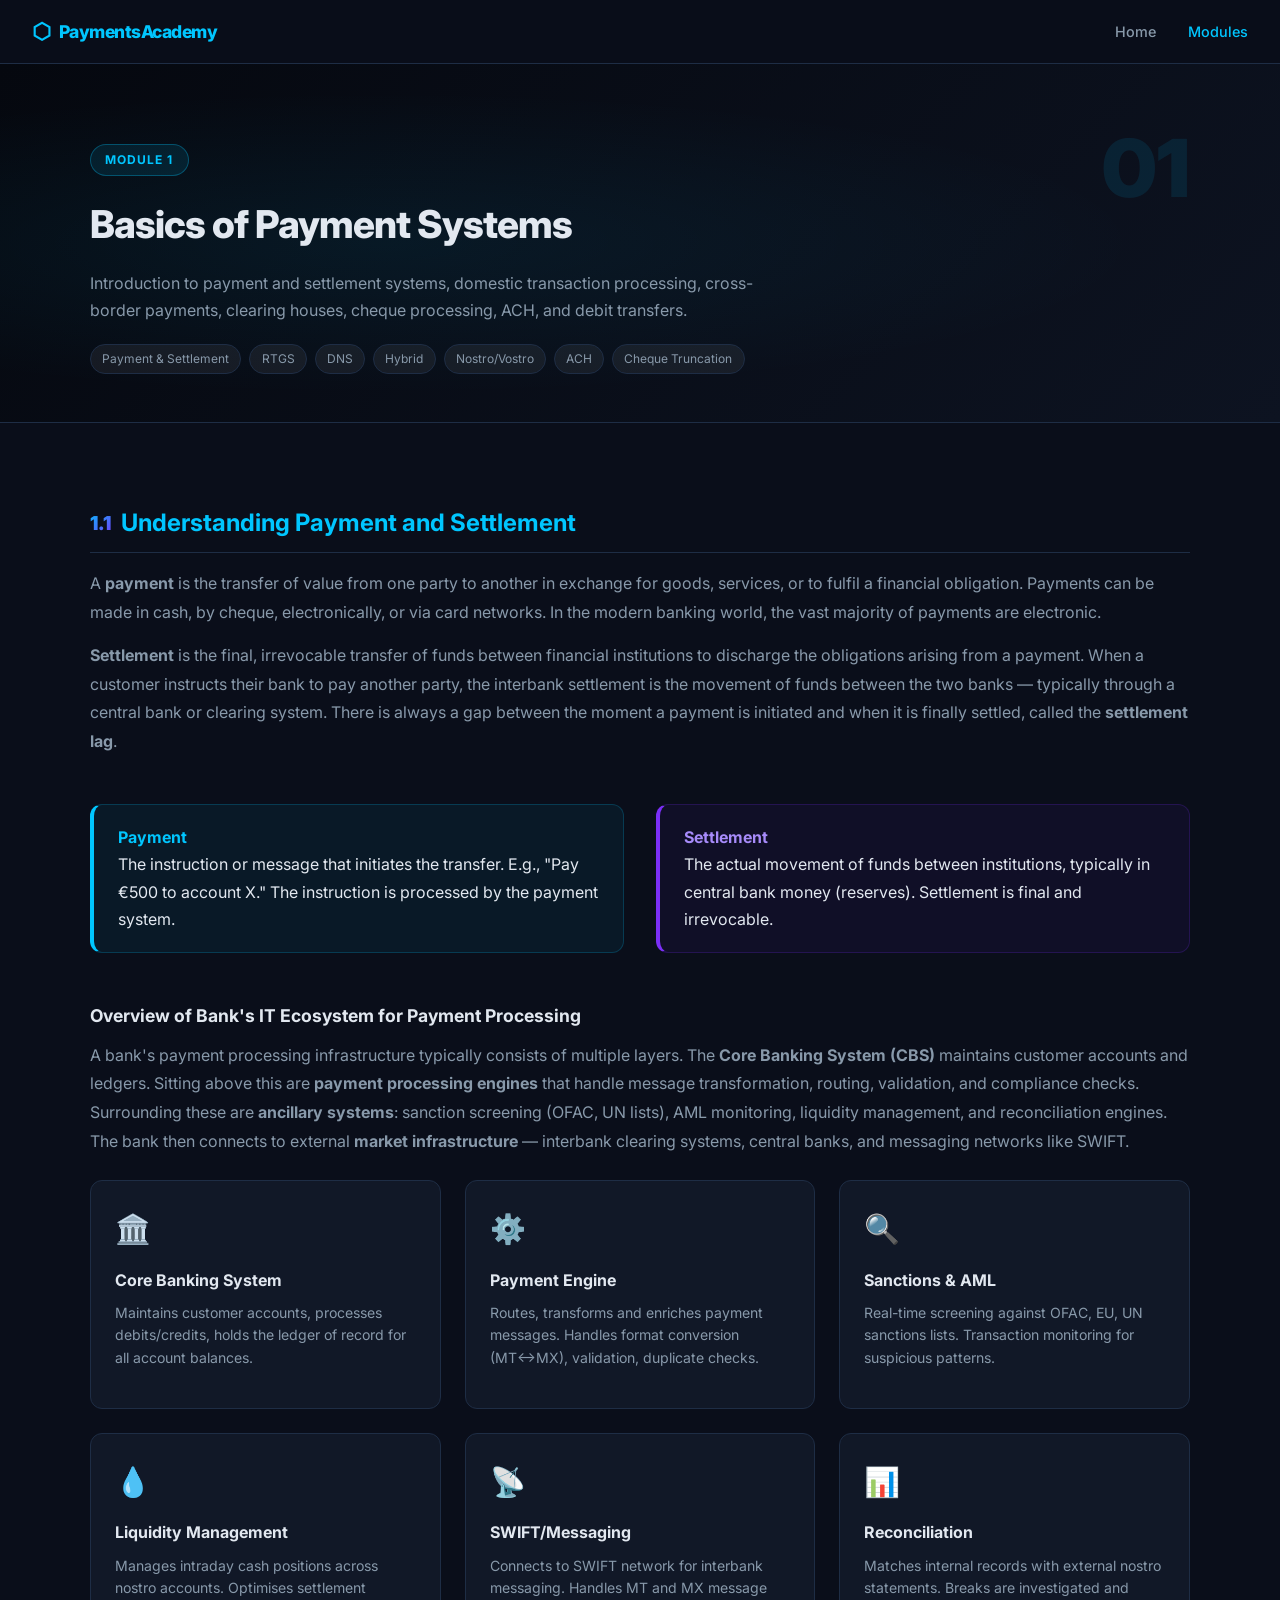
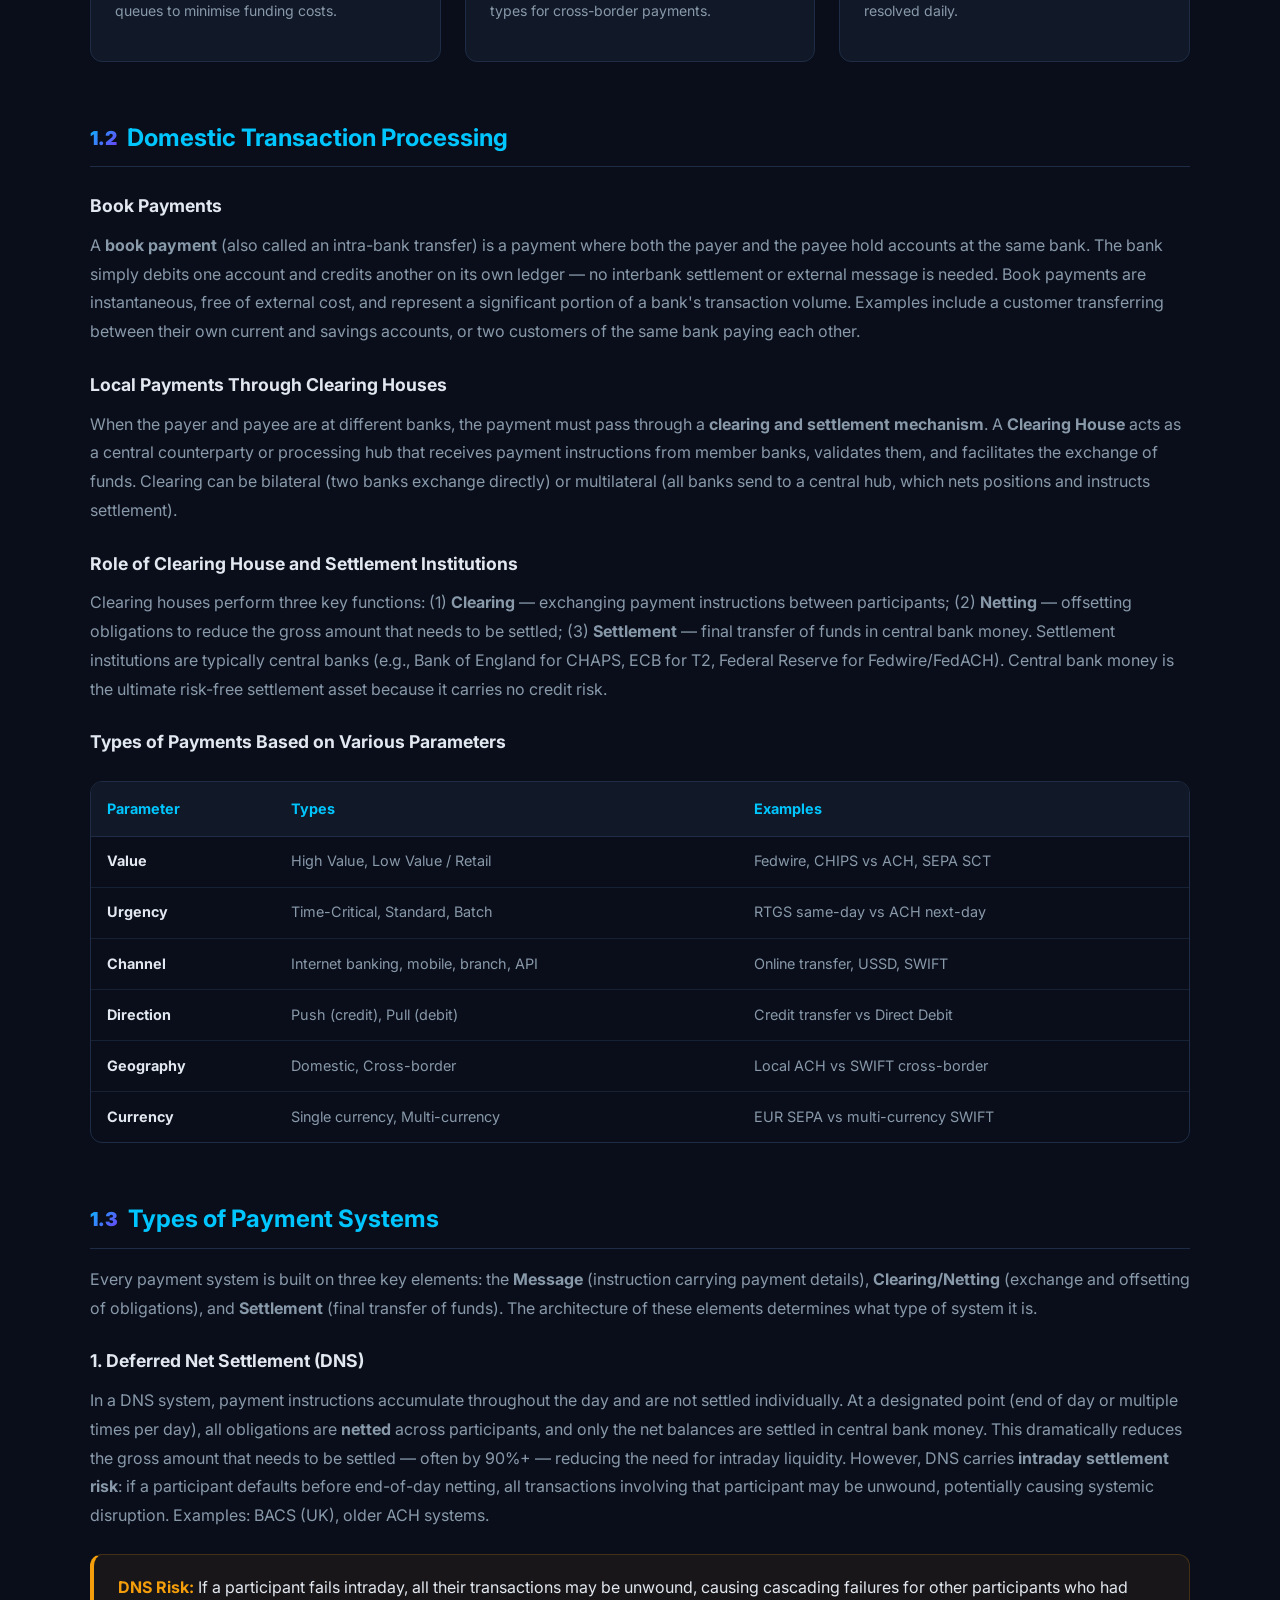
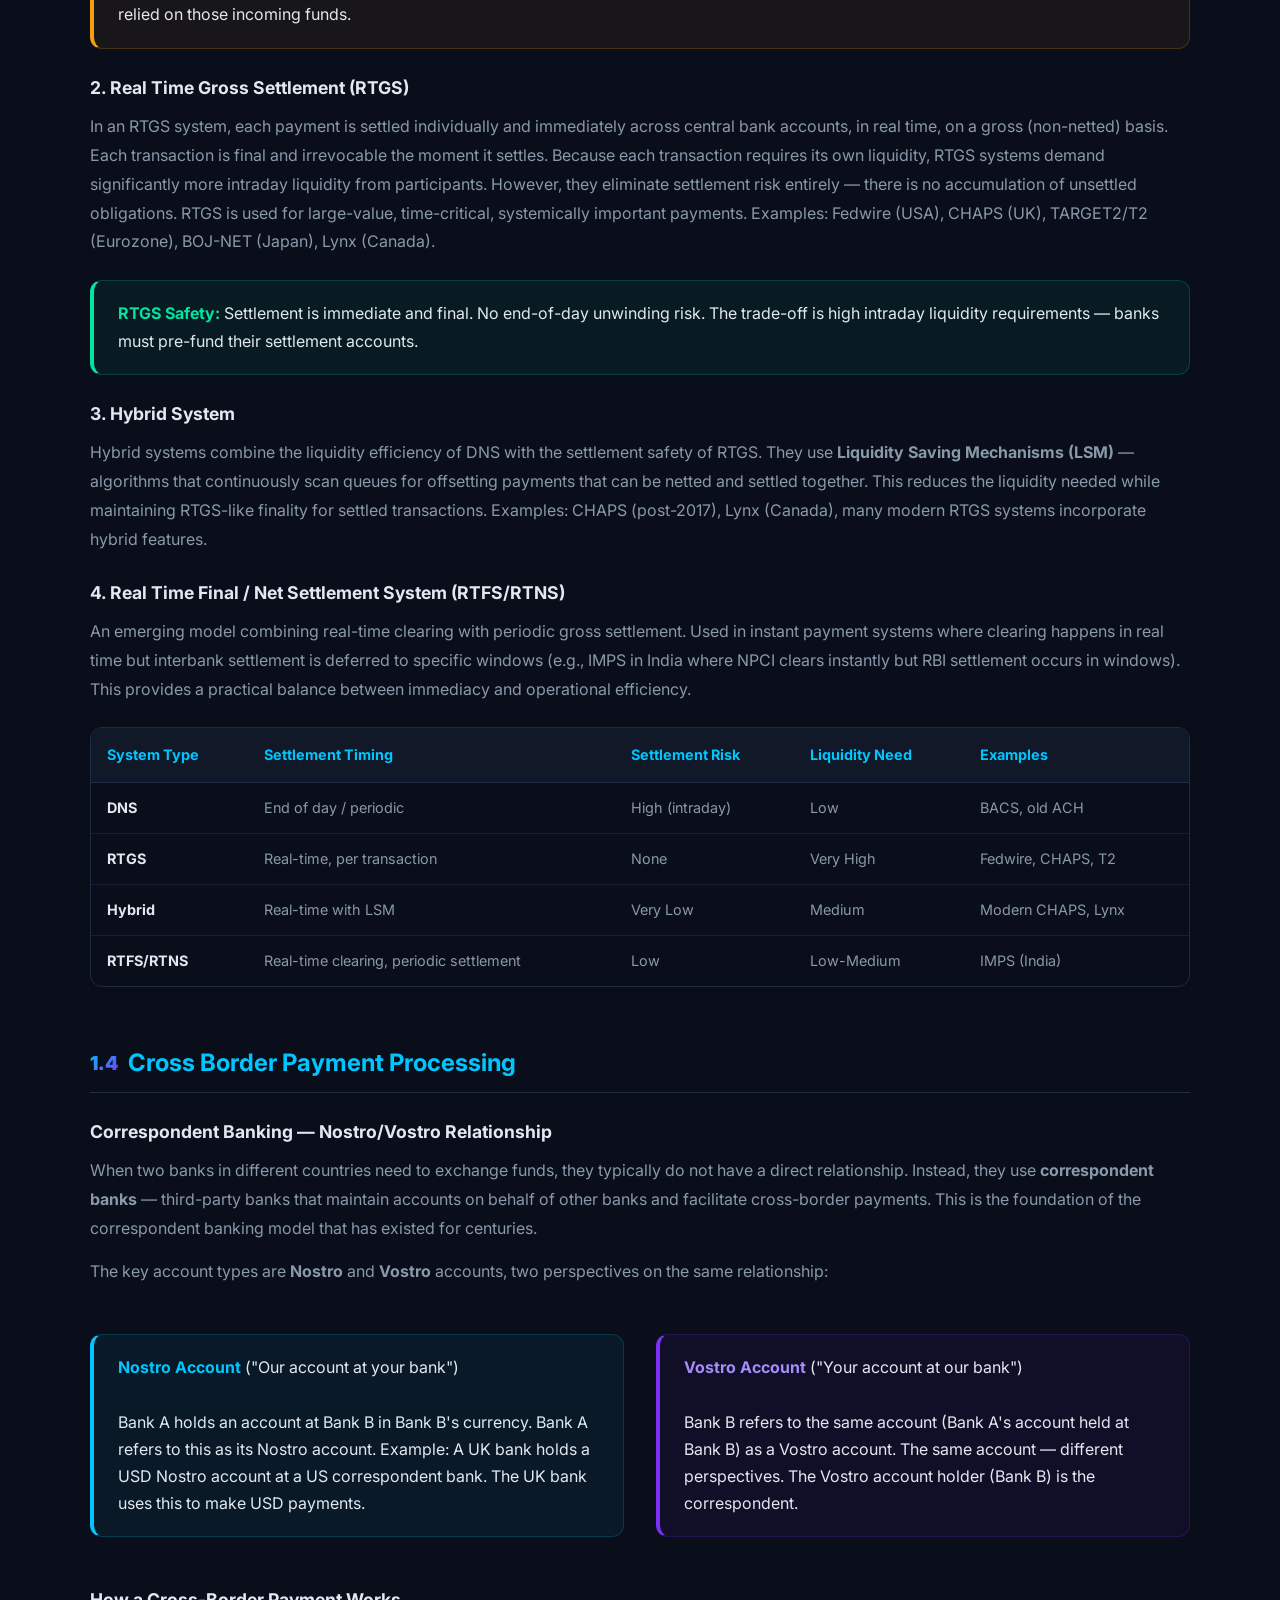
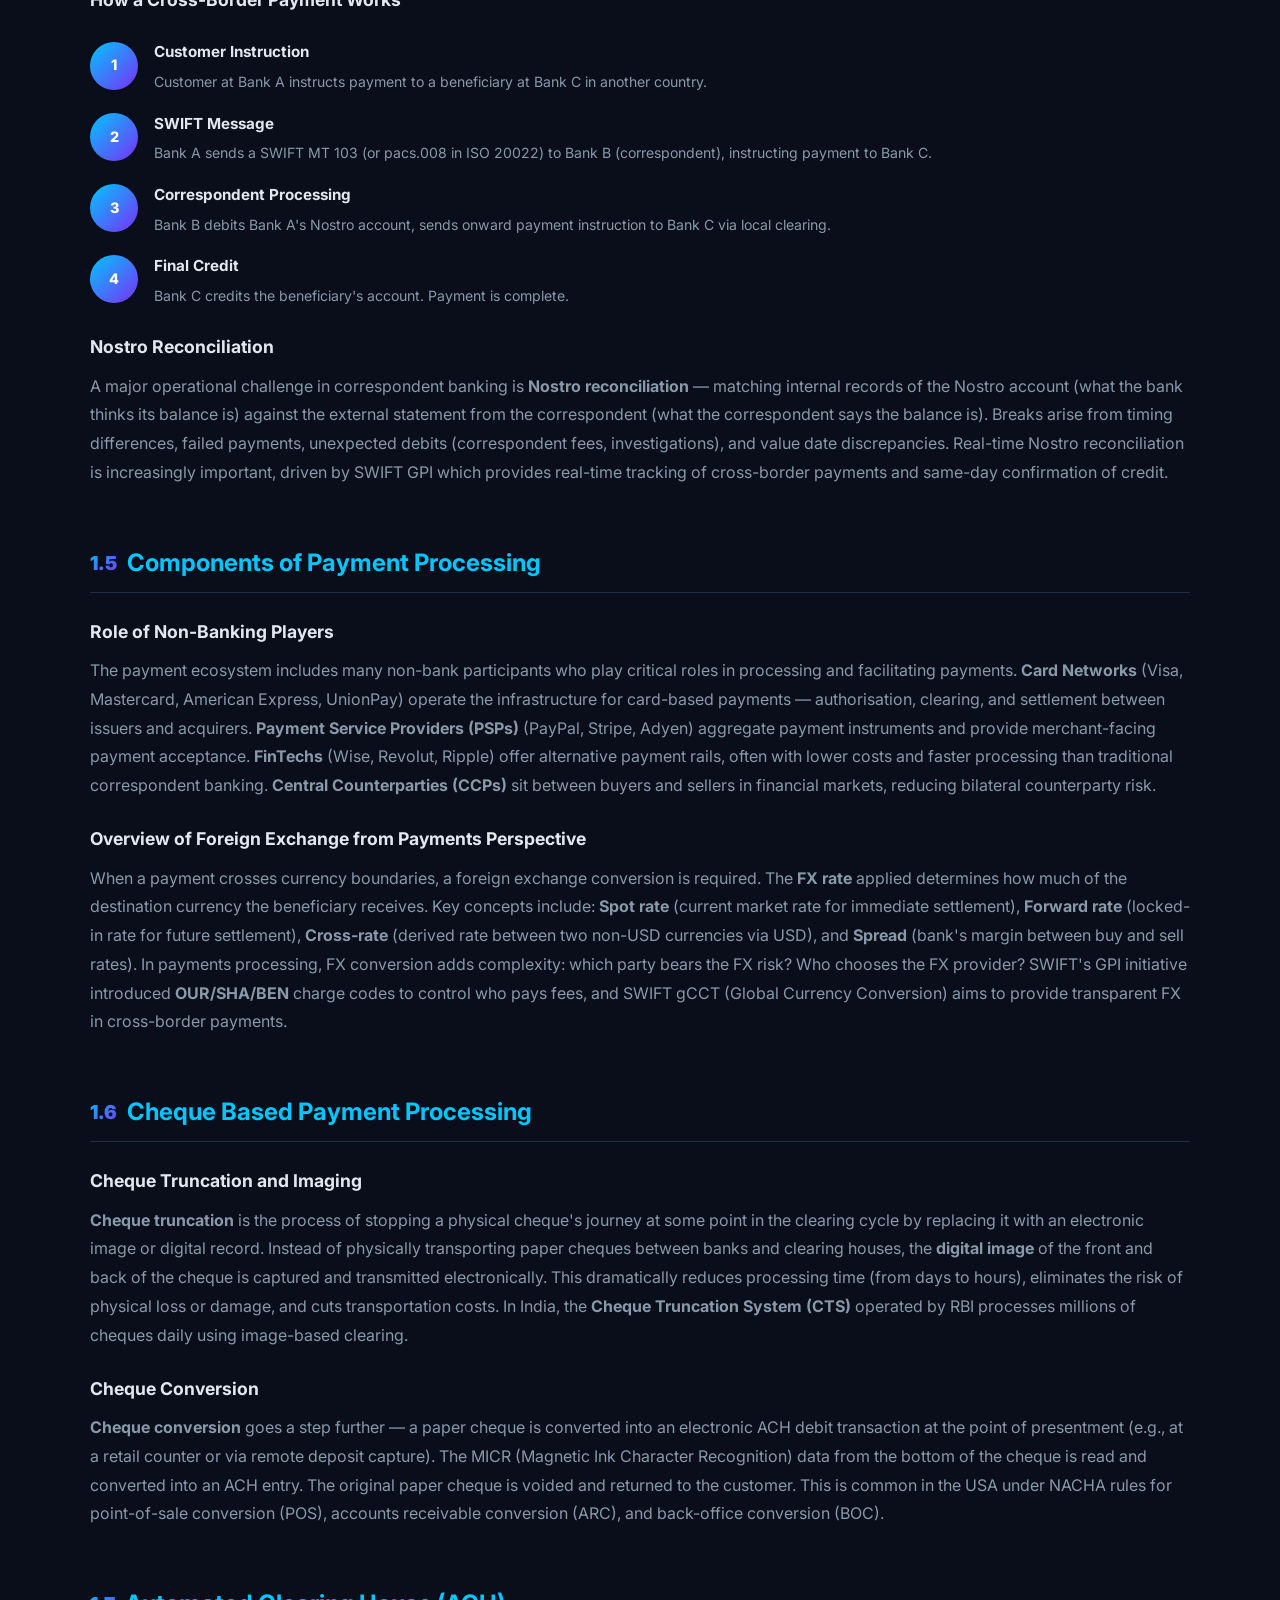
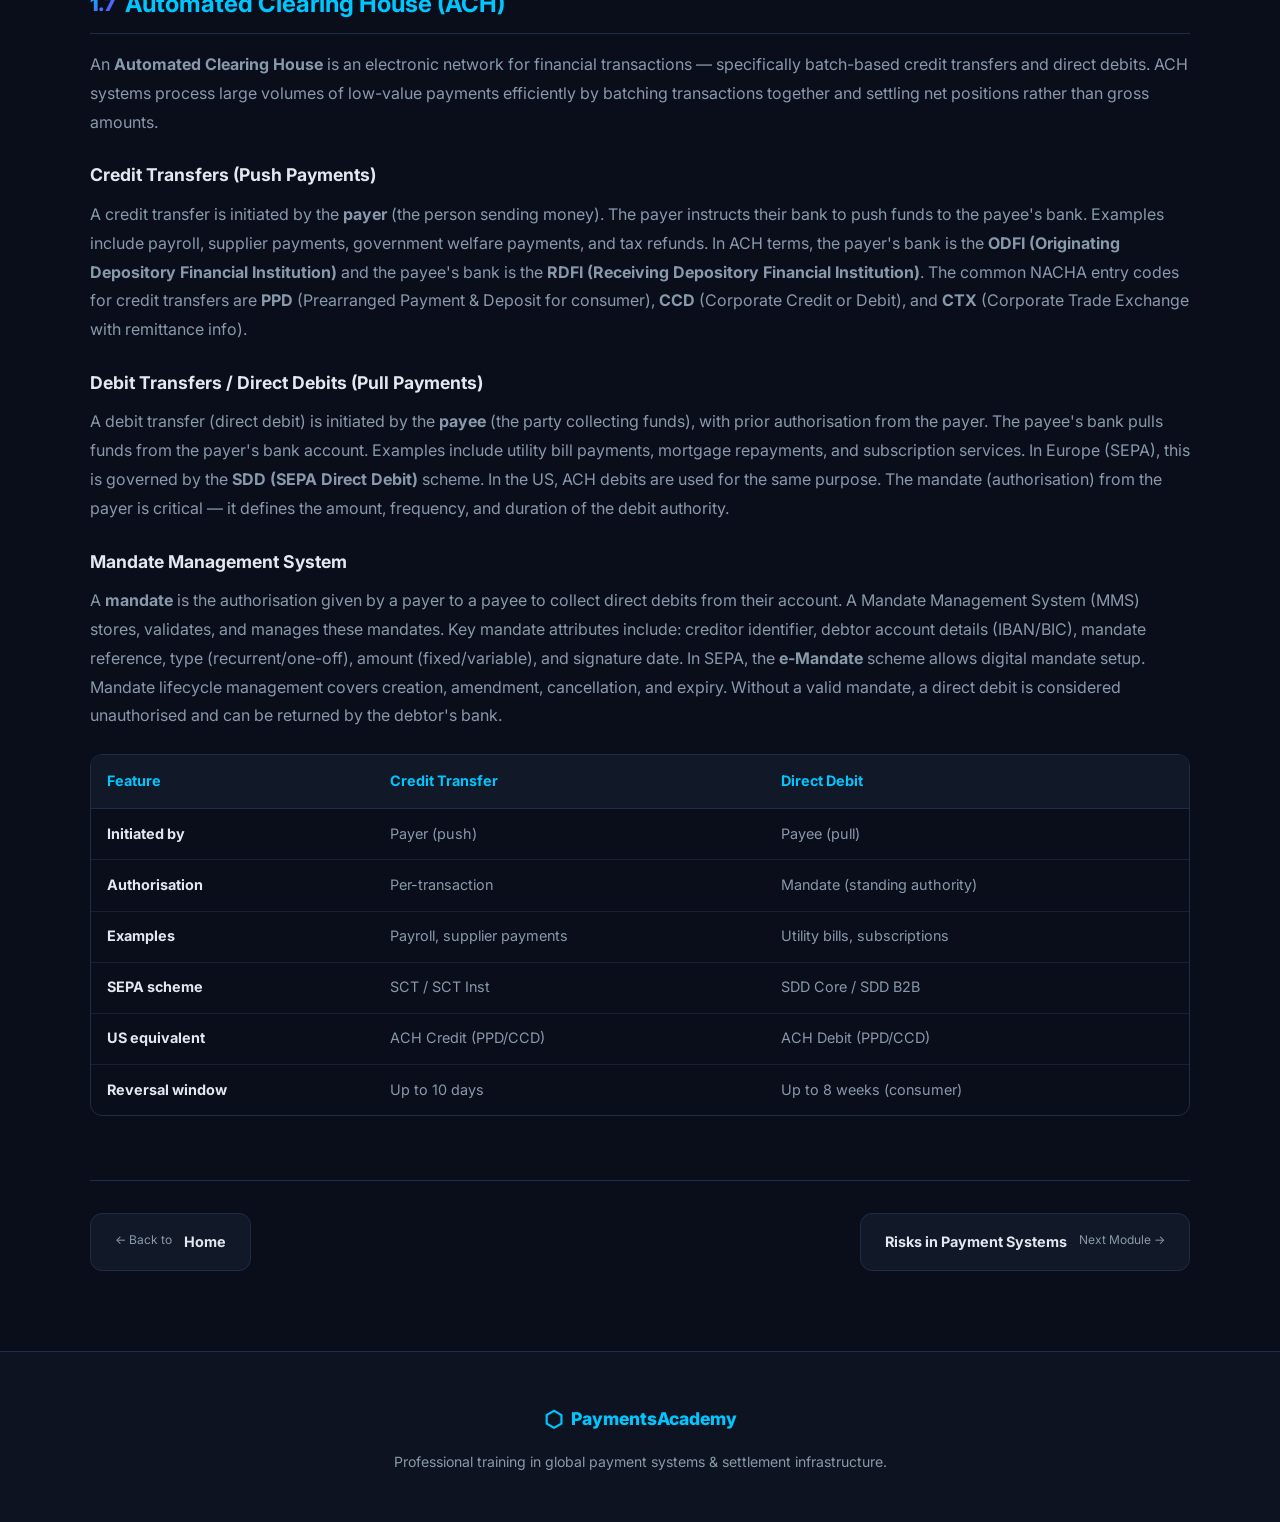
==== module1.html @ d8f60662 "Add PaymentsAcademy website — modules 1-7 plus core assets Complete payments training website with d" ====
<!DOCTYPE html>
<html lang="en">
<head>
  <meta charset="UTF-8" /><meta name="viewport" content="width=device-width, initial-scale=1.0" />
  <title>Module 1: Basics of Payment Systems — PaymentsAcademy</title>
  <link rel="stylesheet" href="styles.css" />
</head>
<body>
<nav class="navbar" id="navbar">
  <div class="nav-inner">
    <a href="index.html" class="nav-logo"><span class="logo-icon">⬡</span>PaymentsAcademy</a>
    <button class="hamburger" id="hamburger">&#9776;</button>
    <ul class="nav-links" id="nav-links">
      <li><a href="index.html">Home</a></li>
      <li><a href="modules.html" class="active">Modules</a></li>
    </ul>
  </div>
</nav>

<div class="module-hero">
  <div class="module-hero-inner">
    <div class="module-num">01</div>
    <div class="module-tag">Module 1</div>
    <h1>Basics of Payment Systems</h1>
    <p>Introduction to payment and settlement systems, domestic transaction processing, cross-border payments, clearing houses, cheque processing, ACH, and debit transfers.</p>
    <div class="module-tags"><span>Payment &amp; Settlement</span><span>RTGS</span><span>DNS</span><span>Hybrid</span><span>Nostro/Vostro</span><span>ACH</span><span>Cheque Truncation</span></div>
  </div>
</div>

<section class="section">
  <div class="container">

    <!-- 1 -->
    <div class="topic-section fade-in">
      <h2><span class="t-num">1.1</span> Understanding Payment and Settlement</h2>
      <p>A <strong>payment</strong> is the transfer of value from one party to another in exchange for goods, services, or to fulfil a financial obligation. Payments can be made in cash, by cheque, electronically, or via card networks. In the modern banking world, the vast majority of payments are electronic.</p>
      <p><strong>Settlement</strong> is the final, irrevocable transfer of funds between financial institutions to discharge the obligations arising from a payment. When a customer instructs their bank to pay another party, the interbank settlement is the movement of funds between the two banks — typically through a central bank or clearing system. There is always a gap between the moment a payment is initiated and when it is finally settled, called the <strong>settlement lag</strong>.</p>
      <div class="two-col">
        <div class="highlight-box">
          <strong>Payment</strong><br/>The instruction or message that initiates the transfer. E.g., "Pay €500 to account X." The instruction is processed by the payment system.
        </div>
        <div class="highlight-box purple">
          <strong>Settlement</strong><br/>The actual movement of funds between institutions, typically in central bank money (reserves). Settlement is final and irrevocable.
        </div>
      </div>
      <h3>Overview of Bank's IT Ecosystem for Payment Processing</h3>
      <p>A bank's payment processing infrastructure typically consists of multiple layers. The <strong>Core Banking System (CBS)</strong> maintains customer accounts and ledgers. Sitting above this are <strong>payment processing engines</strong> that handle message transformation, routing, validation, and compliance checks. Surrounding these are <strong>ancillary systems</strong>: sanction screening (OFAC, UN lists), AML monitoring, liquidity management, and reconciliation engines. The bank then connects to external <strong>market infrastructure</strong> — interbank clearing systems, central banks, and messaging networks like SWIFT.</p>
      <div class="cards-grid">
        <div class="info-card"><div class="ic-icon">🏛️</div><h4>Core Banking System</h4><p>Maintains customer accounts, processes debits/credits, holds the ledger of record for all account balances.</p></div>
        <div class="info-card"><div class="ic-icon">⚙️</div><h4>Payment Engine</h4><p>Routes, transforms and enriches payment messages. Handles format conversion (MT↔MX), validation, duplicate checks.</p></div>
        <div class="info-card"><div class="ic-icon">🔍</div><h4>Sanctions &amp; AML</h4><p>Real-time screening against OFAC, EU, UN sanctions lists. Transaction monitoring for suspicious patterns.</p></div>
        <div class="info-card"><div class="ic-icon">💧</div><h4>Liquidity Management</h4><p>Manages intraday cash positions across nostro accounts. Optimises settlement queues to minimise funding costs.</p></div>
        <div class="info-card"><div class="ic-icon">📡</div><h4>SWIFT/Messaging</h4><p>Connects to SWIFT network for interbank messaging. Handles MT and MX message types for cross-border payments.</p></div>
        <div class="info-card"><div class="ic-icon">📊</div><h4>Reconciliation</h4><p>Matches internal records with external nostro statements. Breaks are investigated and resolved daily.</p></div>
      </div>
    </div>

    <!-- 1.2 -->
    <div class="topic-section fade-in">
      <h2><span class="t-num">1.2</span> Domestic Transaction Processing</h2>
      <h3>Book Payments</h3>
      <p>A <strong>book payment</strong> (also called an intra-bank transfer) is a payment where both the payer and the payee hold accounts at the same bank. The bank simply debits one account and credits another on its own ledger — no interbank settlement or external message is needed. Book payments are instantaneous, free of external cost, and represent a significant portion of a bank's transaction volume. Examples include a customer transferring between their own current and savings accounts, or two customers of the same bank paying each other.</p>
      <h3>Local Payments Through Clearing Houses</h3>
      <p>When the payer and payee are at different banks, the payment must pass through a <strong>clearing and settlement mechanism</strong>. A <strong>Clearing House</strong> acts as a central counterparty or processing hub that receives payment instructions from member banks, validates them, and facilitates the exchange of funds. Clearing can be bilateral (two banks exchange directly) or multilateral (all banks send to a central hub, which nets positions and instructs settlement).</p>
      <h3>Role of Clearing House and Settlement Institutions</h3>
      <p>Clearing houses perform three key functions: (1) <strong>Clearing</strong> — exchanging payment instructions between participants; (2) <strong>Netting</strong> — offsetting obligations to reduce the gross amount that needs to be settled; (3) <strong>Settlement</strong> — final transfer of funds in central bank money. Settlement institutions are typically central banks (e.g., Bank of England for CHAPS, ECB for T2, Federal Reserve for Fedwire/FedACH). Central bank money is the ultimate risk-free settlement asset because it carries no credit risk.</p>
      <h3>Types of Payments Based on Various Parameters</h3>
      <div class="table-wrap">
        <table>
          <thead><tr><th>Parameter</th><th>Types</th><th>Examples</th></tr></thead>
          <tbody>
            <tr><td><strong>Value</strong></td><td>High Value, Low Value / Retail</td><td>Fedwire, CHIPS vs ACH, SEPA SCT</td></tr>
            <tr><td><strong>Urgency</strong></td><td>Time-Critical, Standard, Batch</td><td>RTGS same-day vs ACH next-day</td></tr>
            <tr><td><strong>Channel</strong></td><td>Internet banking, mobile, branch, API</td><td>Online transfer, USSD, SWIFT</td></tr>
            <tr><td><strong>Direction</strong></td><td>Push (credit), Pull (debit)</td><td>Credit transfer vs Direct Debit</td></tr>
            <tr><td><strong>Geography</strong></td><td>Domestic, Cross-border</td><td>Local ACH vs SWIFT cross-border</td></tr>
            <tr><td><strong>Currency</strong></td><td>Single currency, Multi-currency</td><td>EUR SEPA vs multi-currency SWIFT</td></tr>
          </tbody>
        </table>
      </div>
    </div>

    <!-- 1.3 -->
    <div class="topic-section fade-in">
      <h2><span class="t-num">1.3</span> Types of Payment Systems</h2>
      <p>Every payment system is built on three key elements: the <strong>Message</strong> (instruction carrying payment details), <strong>Clearing/Netting</strong> (exchange and offsetting of obligations), and <strong>Settlement</strong> (final transfer of funds). The architecture of these elements determines what type of system it is.</p>

      <h3>1. Deferred Net Settlement (DNS)</h3>
      <p>In a DNS system, payment instructions accumulate throughout the day and are not settled individually. At a designated point (end of day or multiple times per day), all obligations are <strong>netted</strong> across participants, and only the net balances are settled in central bank money. This dramatically reduces the gross amount that needs to be settled — often by 90%+ — reducing the need for intraday liquidity. However, DNS carries <strong>intraday settlement risk</strong>: if a participant defaults before end-of-day netting, all transactions involving that participant may be unwound, potentially causing systemic disruption. Examples: BACS (UK), older ACH systems.</p>
      <div class="highlight-box gold"><strong>DNS Risk:</strong> If a participant fails intraday, all their transactions may be unwound, causing cascading failures for other participants who had relied on those incoming funds.</div>

      <h3>2. Real Time Gross Settlement (RTGS)</h3>
      <p>In an RTGS system, each payment is settled individually and immediately across central bank accounts, in real time, on a gross (non-netted) basis. Each transaction is final and irrevocable the moment it settles. Because each transaction requires its own liquidity, RTGS systems demand significantly more intraday liquidity from participants. However, they eliminate settlement risk entirely — there is no accumulation of unsettled obligations. RTGS is used for large-value, time-critical, systemically important payments. Examples: Fedwire (USA), CHAPS (UK), TARGET2/T2 (Eurozone), BOJ-NET (Japan), Lynx (Canada).</p>
      <div class="highlight-box green"><strong>RTGS Safety:</strong> Settlement is immediate and final. No end-of-day unwinding risk. The trade-off is high intraday liquidity requirements — banks must pre-fund their settlement accounts.</div>

      <h3>3. Hybrid System</h3>
      <p>Hybrid systems combine the liquidity efficiency of DNS with the settlement safety of RTGS. They use <strong>Liquidity Saving Mechanisms (LSM)</strong> — algorithms that continuously scan queues for offsetting payments that can be netted and settled together. This reduces the liquidity needed while maintaining RTGS-like finality for settled transactions. Examples: CHAPS (post-2017), Lynx (Canada), many modern RTGS systems incorporate hybrid features.</p>

      <h3>4. Real Time Final / Net Settlement System (RTFS/RTNS)</h3>
      <p>An emerging model combining real-time clearing with periodic gross settlement. Used in instant payment systems where clearing happens in real time but interbank settlement is deferred to specific windows (e.g., IMPS in India where NPCI clears instantly but RBI settlement occurs in windows). This provides a practical balance between immediacy and operational efficiency.</p>

      <div class="table-wrap">
        <table>
          <thead><tr><th>System Type</th><th>Settlement Timing</th><th>Settlement Risk</th><th>Liquidity Need</th><th>Examples</th></tr></thead>
          <tbody>
            <tr><td><strong>DNS</strong></td><td>End of day / periodic</td><td>High (intraday)</td><td>Low</td><td>BACS, old ACH</td></tr>
            <tr><td><strong>RTGS</strong></td><td>Real-time, per transaction</td><td>None</td><td>Very High</td><td>Fedwire, CHAPS, T2</td></tr>
            <tr><td><strong>Hybrid</strong></td><td>Real-time with LSM</td><td>Very Low</td><td>Medium</td><td>Modern CHAPS, Lynx</td></tr>
            <tr><td><strong>RTFS/RTNS</strong></td><td>Real-time clearing, periodic settlement</td><td>Low</td><td>Low-Medium</td><td>IMPS (India)</td></tr>
          </tbody>
        </table>
      </div>
    </div>

    <!-- 1.4 -->
    <div class="topic-section fade-in">
      <h2><span class="t-num">1.4</span> Cross Border Payment Processing</h2>
      <h3>Correspondent Banking — Nostro/Vostro Relationship</h3>
      <p>When two banks in different countries need to exchange funds, they typically do not have a direct relationship. Instead, they use <strong>correspondent banks</strong> — third-party banks that maintain accounts on behalf of other banks and facilitate cross-border payments. This is the foundation of the correspondent banking model that has existed for centuries.</p>
      <p>The key account types are <strong>Nostro</strong> and <strong>Vostro</strong> accounts, two perspectives on the same relationship:</p>
      <div class="two-col">
        <div class="highlight-box">
          <strong>Nostro Account</strong> ("Our account at your bank")<br/><br/>
          Bank A holds an account at Bank B in Bank B's currency. Bank A refers to this as its Nostro account. Example: A UK bank holds a USD Nostro account at a US correspondent bank. The UK bank uses this to make USD payments.
        </div>
        <div class="highlight-box purple">
          <strong>Vostro Account</strong> ("Your account at our bank")<br/><br/>
          Bank B refers to the same account (Bank A's account held at Bank B) as a Vostro account. The same account — different perspectives. The Vostro account holder (Bank B) is the correspondent.
        </div>
      </div>
      <h3>How a Cross-Border Payment Works</h3>
      <div class="flow-steps">
        <div class="flow-step"><div class="step-num">1</div><div class="step-body"><h4>Customer Instruction</h4><p>Customer at Bank A instructs payment to a beneficiary at Bank C in another country.</p></div></div>
        <div class="flow-step"><div class="step-num">2</div><div class="step-body"><h4>SWIFT Message</h4><p>Bank A sends a SWIFT MT 103 (or pacs.008 in ISO 20022) to Bank B (correspondent), instructing payment to Bank C.</p></div></div>
        <div class="flow-step"><div class="step-num">3</div><div class="step-body"><h4>Correspondent Processing</h4><p>Bank B debits Bank A's Nostro account, sends onward payment instruction to Bank C via local clearing.</p></div></div>
        <div class="flow-step"><div class="step-num">4</div><div class="step-body"><h4>Final Credit</h4><p>Bank C credits the beneficiary's account. Payment is complete.</p></div></div>
      </div>
      <h3>Nostro Reconciliation</h3>
      <p>A major operational challenge in correspondent banking is <strong>Nostro reconciliation</strong> — matching internal records of the Nostro account (what the bank thinks its balance is) against the external statement from the correspondent (what the correspondent says the balance is). Breaks arise from timing differences, failed payments, unexpected debits (correspondent fees, investigations), and value date discrepancies. Real-time Nostro reconciliation is increasingly important, driven by SWIFT GPI which provides real-time tracking of cross-border payments and same-day confirmation of credit.</p>
    </div>

    <!-- 1.5 -->
    <div class="topic-section fade-in">
      <h2><span class="t-num">1.5</span> Components of Payment Processing</h2>
      <h3>Role of Non-Banking Players</h3>
      <p>The payment ecosystem includes many non-bank participants who play critical roles in processing and facilitating payments. <strong>Card Networks</strong> (Visa, Mastercard, American Express, UnionPay) operate the infrastructure for card-based payments — authorisation, clearing, and settlement between issuers and acquirers. <strong>Payment Service Providers (PSPs)</strong> (PayPal, Stripe, Adyen) aggregate payment instruments and provide merchant-facing payment acceptance. <strong>FinTechs</strong> (Wise, Revolut, Ripple) offer alternative payment rails, often with lower costs and faster processing than traditional correspondent banking. <strong>Central Counterparties (CCPs)</strong> sit between buyers and sellers in financial markets, reducing bilateral counterparty risk.</p>
      <h3>Overview of Foreign Exchange from Payments Perspective</h3>
      <p>When a payment crosses currency boundaries, a foreign exchange conversion is required. The <strong>FX rate</strong> applied determines how much of the destination currency the beneficiary receives. Key concepts include: <strong>Spot rate</strong> (current market rate for immediate settlement), <strong>Forward rate</strong> (locked-in rate for future settlement), <strong>Cross-rate</strong> (derived rate between two non-USD currencies via USD), and <strong>Spread</strong> (bank's margin between buy and sell rates). In payments processing, FX conversion adds complexity: which party bears the FX risk? Who chooses the FX provider? SWIFT's GPI initiative introduced <strong>OUR/SHA/BEN</strong> charge codes to control who pays fees, and SWIFT gCCT (Global Currency Conversion) aims to provide transparent FX in cross-border payments.</p>
    </div>

    <!-- 1.6 -->
    <div class="topic-section fade-in">
      <h2><span class="t-num">1.6</span> Cheque Based Payment Processing</h2>
      <h3>Cheque Truncation and Imaging</h3>
      <p><strong>Cheque truncation</strong> is the process of stopping a physical cheque's journey at some point in the clearing cycle by replacing it with an electronic image or digital record. Instead of physically transporting paper cheques between banks and clearing houses, the <strong>digital image</strong> of the front and back of the cheque is captured and transmitted electronically. This dramatically reduces processing time (from days to hours), eliminates the risk of physical loss or damage, and cuts transportation costs. In India, the <strong>Cheque Truncation System (CTS)</strong> operated by RBI processes millions of cheques daily using image-based clearing.</p>
      <h3>Cheque Conversion</h3>
      <p><strong>Cheque conversion</strong> goes a step further — a paper cheque is converted into an electronic ACH debit transaction at the point of presentment (e.g., at a retail counter or via remote deposit capture). The MICR (Magnetic Ink Character Recognition) data from the bottom of the cheque is read and converted into an ACH entry. The original paper cheque is voided and returned to the customer. This is common in the USA under NACHA rules for point-of-sale conversion (POS), accounts receivable conversion (ARC), and back-office conversion (BOC).</p>
    </div>

    <!-- 1.7 -->
    <div class="topic-section fade-in">
      <h2><span class="t-num">1.7</span> Automated Clearing House (ACH)</h2>
      <p>An <strong>Automated Clearing House</strong> is an electronic network for financial transactions — specifically batch-based credit transfers and direct debits. ACH systems process large volumes of low-value payments efficiently by batching transactions together and settling net positions rather than gross amounts.</p>
      <h3>Credit Transfers (Push Payments)</h3>
      <p>A credit transfer is initiated by the <strong>payer</strong> (the person sending money). The payer instructs their bank to push funds to the payee's bank. Examples include payroll, supplier payments, government welfare payments, and tax refunds. In ACH terms, the payer's bank is the <strong>ODFI (Originating Depository Financial Institution)</strong> and the payee's bank is the <strong>RDFI (Receiving Depository Financial Institution)</strong>. The common NACHA entry codes for credit transfers are <strong>PPD</strong> (Prearranged Payment &amp; Deposit for consumer), <strong>CCD</strong> (Corporate Credit or Debit), and <strong>CTX</strong> (Corporate Trade Exchange with remittance info).</p>
      <h3>Debit Transfers / Direct Debits (Pull Payments)</h3>
      <p>A debit transfer (direct debit) is initiated by the <strong>payee</strong> (the party collecting funds), with prior authorisation from the payer. The payee's bank pulls funds from the payer's bank account. Examples include utility bill payments, mortgage repayments, and subscription services. In Europe (SEPA), this is governed by the <strong>SDD (SEPA Direct Debit)</strong> scheme. In the US, ACH debits are used for the same purpose. The mandate (authorisation) from the payer is critical — it defines the amount, frequency, and duration of the debit authority.</p>
      <h3>Mandate Management System</h3>
      <p>A <strong>mandate</strong> is the authorisation given by a payer to a payee to collect direct debits from their account. A Mandate Management System (MMS) stores, validates, and manages these mandates. Key mandate attributes include: creditor identifier, debtor account details (IBAN/BIC), mandate reference, type (recurrent/one-off), amount (fixed/variable), and signature date. In SEPA, the <strong>e-Mandate</strong> scheme allows digital mandate setup. Mandate lifecycle management covers creation, amendment, cancellation, and expiry. Without a valid mandate, a direct debit is considered unauthorised and can be returned by the debtor's bank.</p>
      <div class="table-wrap">
        <table>
          <thead><tr><th>Feature</th><th>Credit Transfer</th><th>Direct Debit</th></tr></thead>
          <tbody>
            <tr><td><strong>Initiated by</strong></td><td>Payer (push)</td><td>Payee (pull)</td></tr>
            <tr><td><strong>Authorisation</strong></td><td>Per-transaction</td><td>Mandate (standing authority)</td></tr>
            <tr><td><strong>Examples</strong></td><td>Payroll, supplier payments</td><td>Utility bills, subscriptions</td></tr>
            <tr><td><strong>SEPA scheme</strong></td><td>SCT / SCT Inst</td><td>SDD Core / SDD B2B</td></tr>
            <tr><td><strong>US equivalent</strong></td><td>ACH Credit (PPD/CCD)</td><td>ACH Debit (PPD/CCD)</td></tr>
            <tr><td><strong>Reversal window</strong></td><td>Up to 10 days</td><td>Up to 8 weeks (consumer)</td></tr>
          </tbody>
        </table>
      </div>
    </div>

    <div class="module-nav">
      <a href="index.html"><span>← Back to</span><strong>Home</strong></a>
      <a href="module2.html" class="next"><span>Next Module →</span><strong>Risks in Payment Systems</strong></a>
    </div>

  </div>
</section>
<footer class="footer"><div class="footer-inner"><div class="footer-brand"><span class="logo-icon">⬡</span>PaymentsAcademy</div><p>Professional training in global payment systems &amp; settlement infrastructure.</p></div></footer>
<script src="main.js"></script>
</body>
</html>
---- styles.css ----
/* ============================================
   PAYMENTS ACADEMY — GLOBAL STYLES
   ============================================ */
@import url('https://fonts.googleapis.com/css2?family=Inter:wght@300;400;500;600;700;800;900&display=swap');

*, *::before, *::after { box-sizing: border-box; margin: 0; padding: 0; }

:root {
  --bg:        #0a0e1a;
  --bg2:       #0d1321;
  --bg3:       #111827;
  --border:    #1e2d45;
  --accent:    #00c6ff;
  --accent2:   #7b2ff7;
  --accent3:   #00e5a0;
  --text:      #e2e8f0;
  --text-muted:#8899aa;
  --gold:      #f59e0b;
  --red:       #ef4444;
  --green:     #10b981;
  --radius:    12px;
  --shadow:    0 4px 24px rgba(0,0,0,0.4);
}

html { scroll-behavior: smooth; }
body { font-family: 'Inter', sans-serif; background: var(--bg); color: var(--text); line-height: 1.7; font-size: 16px; }

/* ---- NAVBAR ---- */
.navbar {
  position: sticky; top: 0; z-index: 1000;
  background: rgba(10,14,26,0.95); backdrop-filter: blur(12px);
  border-bottom: 1px solid var(--border);
  padding: 0 2rem; height: 64px;
  display: flex; align-items: center;
  transition: box-shadow .3s;
}
.navbar.scrolled { box-shadow: 0 4px 32px rgba(0,0,0,0.6); }
.nav-inner { max-width: 1280px; width: 100%; margin: 0 auto; display: flex; align-items: center; justify-content: space-between; }
.nav-logo { display: flex; align-items: center; gap: .5rem; font-weight: 800; font-size: 1.1rem; color: var(--accent); text-decoration: none; letter-spacing: -.5px; }
.logo-icon { font-size: 1.4rem; }
.nav-links { display: flex; list-style: none; gap: 2rem; }
.nav-links a { color: var(--text-muted); text-decoration: none; font-weight: 500; font-size: .9rem; transition: color .2s; }
.nav-links a:hover, .nav-links a.active { color: var(--accent); }
.hamburger { display: none; background: none; border: none; color: var(--text); font-size: 1.5rem; cursor: pointer; }

/* ---- HERO ---- */
.hero {
  min-height: 92vh; display: flex; align-items: center;
  background: linear-gradient(135deg, #05080f 0%, #0d1321 50%, #0a0e1a 100%);
  position: relative; overflow: hidden; padding: 4rem 2rem;
}
.hero::before {
  content: ''; position: absolute; inset: 0;
  background: radial-gradient(ellipse at 70% 50%, rgba(0,198,255,.08) 0%, transparent 60%),
              radial-gradient(ellipse at 20% 80%, rgba(123,47,247,.06) 0%, transparent 50%);
}
.hero-inner { max-width: 1280px; margin: 0 auto; width: 100%; display: grid; grid-template-columns: 1fr 1fr; gap: 4rem; align-items: center; position: relative; z-index: 1; }
.hero-badge { display: inline-flex; align-items: center; gap: .5rem; background: rgba(0,198,255,.1); border: 1px solid rgba(0,198,255,.3); color: var(--accent); padding: .35rem 1rem; border-radius: 100px; font-size: .8rem; font-weight: 600; letter-spacing: .5px; text-transform: uppercase; margin-bottom: 1.5rem; }
.hero h1 { font-size: clamp(2rem, 4vw, 3.2rem); font-weight: 900; line-height: 1.1; letter-spacing: -1.5px; margin-bottom: 1.2rem; }
.hero h1 span { background: linear-gradient(135deg, var(--accent), var(--accent2)); -webkit-background-clip: text; -webkit-text-fill-color: transparent; }
.hero-sub { font-size: 1.05rem; color: var(--text-muted); max-width: 520px; margin-bottom: 2rem; }
.hero-stats { display: flex; gap: 2.5rem; margin-bottom: 2.5rem; }
.stat-num { display: block; font-size: 2rem; font-weight: 800; color: var(--accent); }
.stat-label { font-size: .8rem; color: var(--text-muted); text-transform: uppercase; letter-spacing: .5px; }
.btn-primary { display: inline-block; background: linear-gradient(135deg, var(--accent), #0090cc); color: #fff; font-weight: 700; padding: .85rem 2rem; border-radius: 8px; text-decoration: none; font-size: .95rem; transition: transform .2s, box-shadow .2s; }
.btn-primary:hover { transform: translateY(-2px); box-shadow: 0 8px 24px rgba(0,198,255,.35); }
.btn-secondary { display: inline-block; border: 1px solid var(--border); color: var(--text); font-weight: 600; padding: .8rem 1.8rem; border-radius: 8px; text-decoration: none; font-size: .9rem; transition: border-color .2s, color .2s; margin-left: 1rem; }
.btn-secondary:hover { border-color: var(--accent); color: var(--accent); }

/* Hero visual */
.hero-visual { display: flex; justify-content: center; align-items: center; }
.globe-wrap { position: relative; width: 320px; height: 320px; }
.globe-ring { position: absolute; border-radius: 50%; border: 1px solid rgba(0,198,255,.2); top: 50%; left: 50%; transform: translate(-50%,-50%); animation: spin 20s linear infinite; }
.ring1 { width: 100%; height: 100%; border-color: rgba(0,198,255,.15); }
.ring2 { width: 75%; height: 75%; border-color: rgba(123,47,247,.2); animation-duration: 14s; animation-direction: reverse; }
.ring3 { width: 50%; height: 50%; border-color: rgba(0,229,160,.2); animation-duration: 9s; }
.globe-center { position: absolute; top: 50%; left: 50%; transform: translate(-50%,-50%); width: 80px; height: 80px; background: linear-gradient(135deg, var(--accent), var(--accent2)); border-radius: 50%; display: flex; align-items: center; justify-content: center; font-size: 2rem; box-shadow: 0 0 40px rgba(0,198,255,.4); }
@keyframes spin { from { transform: translate(-50%,-50%) rotate(0deg); } to { transform: translate(-50%,-50%) rotate(360deg); } }

/* Module hero */
.module-hero {
  background: linear-gradient(135deg, #05080f 0%, #0d1321 100%);
  padding: 5rem 2rem 3rem; position: relative; overflow: hidden;
  border-bottom: 1px solid var(--border);
}
.module-hero::before {
  content: ''; position: absolute; inset: 0;
  background: radial-gradient(ellipse at 30% 50%, rgba(0,198,255,.07) 0%, transparent 60%);
}
.module-hero-inner { max-width: 1100px; margin: 0 auto; position: relative; z-index: 1; }
.module-num { font-size: 5rem; font-weight: 900; color: rgba(0,198,255,.1); line-height: 1; position: absolute; right: 0; top: -1rem; }
.module-tag { display: inline-block; background: rgba(0,198,255,.1); border: 1px solid rgba(0,198,255,.3); color: var(--accent); padding: .3rem .9rem; border-radius: 100px; font-size: .75rem; font-weight: 700; letter-spacing: 1px; text-transform: uppercase; margin-bottom: 1rem; }
.module-hero h1 { font-size: clamp(1.6rem, 3vw, 2.5rem); font-weight: 800; letter-spacing: -1px; margin-bottom: .8rem; }
.module-hero p { color: var(--text-muted); max-width: 700px; font-size: 1rem; }
.module-tags { display: flex; flex-wrap: wrap; gap: .5rem; margin-top: 1.2rem; }
.module-tags span { background: rgba(255,255,255,.06); border: 1px solid var(--border); padding: .25rem .7rem; border-radius: 100px; font-size: .75rem; color: var(--text-muted); }

/* ---- SECTIONS ---- */
.section { padding: 5rem 2rem; }
.section.alt { background: var(--bg2); }
.container { max-width: 1100px; margin: 0 auto; }
.section-label { font-size: .75rem; font-weight: 700; text-transform: uppercase; letter-spacing: 2px; color: var(--accent); margin-bottom: .75rem; }
.section-title { font-size: clamp(1.6rem, 3vw, 2.2rem); font-weight: 800; letter-spacing: -1px; margin-bottom: 1rem; }
.section-desc { color: var(--text-muted); max-width: 680px; margin-bottom: 3rem; }

/* Topic sections inside modules */
.topic-section { margin-bottom: 3.5rem; }
.topic-section h2 { font-size: 1.5rem; font-weight: 700; color: var(--accent); margin-bottom: 1rem; padding-bottom: .5rem; border-bottom: 1px solid var(--border); display: flex; align-items: center; gap: .6rem; }
.topic-section h2 .t-num { background: linear-gradient(135deg, var(--accent), var(--accent2)); -webkit-background-clip: text; -webkit-text-fill-color: transparent; font-size: 1.2rem; font-weight: 900; }
.topic-section h3 { font-size: 1.1rem; font-weight: 700; color: var(--text); margin: 1.5rem 0 .6rem; }
.topic-section p { color: var(--text-muted); margin-bottom: .9rem; line-height: 1.8; }
.topic-section ul, .topic-section ol { color: var(--text-muted); padding-left: 1.5rem; margin-bottom: 1rem; }
.topic-section li { margin-bottom: .4rem; line-height: 1.7; }
.topic-section li strong { color: var(--text); }

/* Cards grid */
.cards-grid { display: grid; grid-template-columns: repeat(auto-fill, minmax(280px, 1fr)); gap: 1.5rem; margin: 1.5rem 0; }
.info-card { background: var(--bg3); border: 1px solid var(--border); border-radius: var(--radius); padding: 1.5rem; transition: border-color .2s, transform .2s; }
.info-card:hover { border-color: var(--accent); transform: translateY(-3px); }
.info-card .ic-icon { font-size: 1.8rem; margin-bottom: .8rem; }
.info-card h4 { font-size: 1rem; font-weight: 700; margin-bottom: .5rem; color: var(--text); }
.info-card p { font-size: .88rem; color: var(--text-muted); line-height: 1.6; }

/* Highlight boxes */
.highlight-box { background: rgba(0,198,255,.06); border: 1px solid rgba(0,198,255,.2); border-left: 4px solid var(--accent); border-radius: var(--radius); padding: 1.2rem 1.5rem; margin: 1.5rem 0; }
.highlight-box.purple { background: rgba(123,47,247,.06); border-color: rgba(123,47,247,.2); border-left-color: var(--accent2); }
.highlight-box.green { background: rgba(0,229,160,.06); border-color: rgba(0,229,160,.2); border-left-color: var(--accent3); }
.highlight-box.gold { background: rgba(245,158,11,.06); border-color: rgba(245,158,11,.2); border-left-color: var(--gold); }
.highlight-box strong { color: var(--accent); }
.highlight-box.purple strong { color: #a78bfa; }
.highlight-box.green strong { color: var(--accent3); }
.highlight-box.gold strong { color: var(--gold); }

/* Tables */
.table-wrap { overflow-x: auto; margin: 1.5rem 0; border-radius: var(--radius); border: 1px solid var(--border); }
table { width: 100%; border-collapse: collapse; font-size: .9rem; }
thead th { background: var(--bg3); color: var(--accent); font-weight: 700; padding: .9rem 1rem; text-align: left; border-bottom: 1px solid var(--border); white-space: nowrap; }
tbody td { padding: .8rem 1rem; border-bottom: 1px solid rgba(30,45,69,.6); color: var(--text-muted); vertical-align: top; }
tbody tr:last-child td { border-bottom: none; }
tbody tr:hover td { background: rgba(255,255,255,.02); color: var(--text); }
td strong { color: var(--text); }

/* Code blocks */
.code-block { background: #060a12; border: 1px solid var(--border); border-radius: var(--radius); padding: 1.2rem 1.5rem; margin: 1.5rem 0; overflow-x: auto; font-family: 'Courier New', monospace; font-size: .85rem; line-height: 1.7; }
.code-block .xml-tag { color: #79c0ff; }
.code-block .xml-val { color: #a5d6ff; }
.code-block .comment { color: #6e7f8d; font-style: italic; }
.code-block .label { color: var(--accent3); font-weight: 700; }

/* Flow steps */
.flow-steps { display: flex; flex-direction: column; gap: 1rem; margin: 1.5rem 0; }
.flow-step { display: grid; grid-template-columns: 48px 1fr; gap: 1rem; align-items: flex-start; }
.step-num { width: 48px; height: 48px; background: linear-gradient(135deg, var(--accent), var(--accent2)); border-radius: 50%; display: flex; align-items: center; justify-content: center; font-weight: 800; font-size: .9rem; color: #fff; flex-shrink: 0; margin-top: .15rem; }
.step-body h4 { font-size: .95rem; font-weight: 700; margin-bottom: .25rem; }
.step-body p { font-size: .88rem; color: var(--text-muted); margin: 0; }

/* Two-col layout */
.two-col { display: grid; grid-template-columns: 1fr 1fr; gap: 2rem; margin: 1.5rem 0; }
.three-col { display: grid; grid-template-columns: repeat(3, 1fr); gap: 1.5rem; margin: 1.5rem 0; }

/* Stat boxes */
.stat-box { background: var(--bg3); border: 1px solid var(--border); border-radius: var(--radius); padding: 1.2rem; text-align: center; }
.stat-box .sb-num { font-size: 2rem; font-weight: 900; background: linear-gradient(135deg, var(--accent), var(--accent2)); -webkit-background-clip: text; -webkit-text-fill-color: transparent; }
.stat-box .sb-label { font-size: .8rem; color: var(--text-muted); margin-top: .25rem; }

/* Overview cards (homepage) */
.overview-grid { display: grid; grid-template-columns: repeat(auto-fill, minmax(260px, 1fr)); gap: 1.5rem; }
.overview-card { background: var(--bg3); border: 1px solid var(--border); border-radius: var(--radius); padding: 2rem; transition: border-color .25s, transform .25s; }
.overview-card:hover { border-color: var(--accent); transform: translateY(-4px); }
.ov-icon { font-size: 2rem; margin-bottom: 1rem; }
.overview-card h3 { font-size: 1.05rem; font-weight: 700; margin-bottom: .5rem; }
.overview-card p { font-size: .88rem; color: var(--text-muted); line-height: 1.6; }

/* Module cards (homepage curriculum) */
.modules-grid { display: flex; flex-direction: column; gap: 1rem; }
.module-card { display: grid; grid-template-columns: 64px 1fr 32px; gap: 1.5rem; align-items: center; background: var(--bg3); border: 1px solid var(--border); border-radius: var(--radius); padding: 1.5rem; text-decoration: none; color: var(--text); transition: border-color .2s, transform .2s, background .2s; }
.module-card:hover { border-color: var(--accent); transform: translateX(4px); background: rgba(0,198,255,.03); }
.mc-num { font-size: 1.8rem; font-weight: 900; background: linear-gradient(135deg, var(--accent), var(--accent2)); -webkit-background-clip: text; -webkit-text-fill-color: transparent; }
.mc-body h3 { font-size: 1rem; font-weight: 700; margin-bottom: .35rem; }
.mc-body p { font-size: .85rem; color: var(--text-muted); margin: 0 0 .5rem; }
.mc-tags { display: flex; flex-wrap: wrap; gap: .35rem; }
.mc-tags span { background: rgba(255,255,255,.05); border: 1px solid var(--border); padding: .15rem .55rem; border-radius: 100px; font-size: .7rem; color: var(--text-muted); }
.mc-arrow { color: var(--accent); font-size: 1.2rem; opacity: 0; transition: opacity .2s; }
.module-card:hover .mc-arrow { opacity: 1; }

/* Module nav (prev/next) */
.module-nav { display: flex; justify-content: space-between; gap: 1rem; margin-top: 4rem; padding-top: 2rem; border-top: 1px solid var(--border); }
.module-nav a { display: flex; align-items: center; gap: .75rem; background: var(--bg3); border: 1px solid var(--border); border-radius: var(--radius); padding: 1rem 1.5rem; text-decoration: none; color: var(--text); transition: border-color .2s; max-width: 45%; }
.module-nav a:hover { border-color: var(--accent); }
.module-nav a span { font-size: .75rem; color: var(--text-muted); display: block; margin-bottom: .2rem; }
.module-nav a strong { font-size: .9rem; }
.module-nav a.next { text-align: right; flex-direction: row-reverse; margin-left: auto; }

/* Tag pills */
.tag { display: inline-block; background: rgba(0,198,255,.1); border: 1px solid rgba(0,198,255,.25); color: var(--accent); padding: .2rem .65rem; border-radius: 100px; font-size: .75rem; font-weight: 600; margin: .2rem; }
.tag.purple { background: rgba(123,47,247,.1); border-color: rgba(123,47,247,.25); color: #a78bfa; }
.tag.green { background: rgba(0,229,160,.1); border-color: rgba(0,229,160,.25); color: var(--accent3); }
.tag.gold { background: rgba(245,158,11,.1); border-color: rgba(245,158,11,.25); color: var(--gold); }

/* Footer */
.footer { background: var(--bg2); border-top: 1px solid var(--border); padding: 3rem 2rem; text-align: center; }
.footer-inner { max-width: 1100px; margin: 0 auto; }
.footer-brand { display: flex; align-items: center; justify-content: center; gap: .5rem; font-weight: 800; font-size: 1.1rem; color: var(--accent); margin-bottom: .75rem; }
.footer p { color: var(--text-muted); font-size: .88rem; }

/* Animations */
.fade-in { opacity: 0; transform: translateY(20px); transition: opacity .6s ease, transform .6s ease; }
.fade-in.visible { opacity: 1; transform: translateY(0); }

/* ---- RESPONSIVE ---- */
@media (max-width: 900px) {
  .hero-inner { grid-template-columns: 1fr; }
  .hero-visual { display: none; }
  .two-col, .three-col { grid-template-columns: 1fr; }
  .module-nav { flex-direction: column; }
  .module-nav a { max-width: 100%; }
}
@media (max-width: 640px) {
  .nav-links { display: none; flex-direction: column; position: absolute; top: 64px; left: 0; right: 0; background: var(--bg2); border-bottom: 1px solid var(--border); padding: 1rem 2rem; gap: 1rem; }
  .nav-links.open { display: flex; }
  .hamburger { display: block; }
  .hero-stats { gap: 1.5rem; }
  .module-card { grid-template-columns: 48px 1fr; }
  .mc-arrow { display: none; }
}
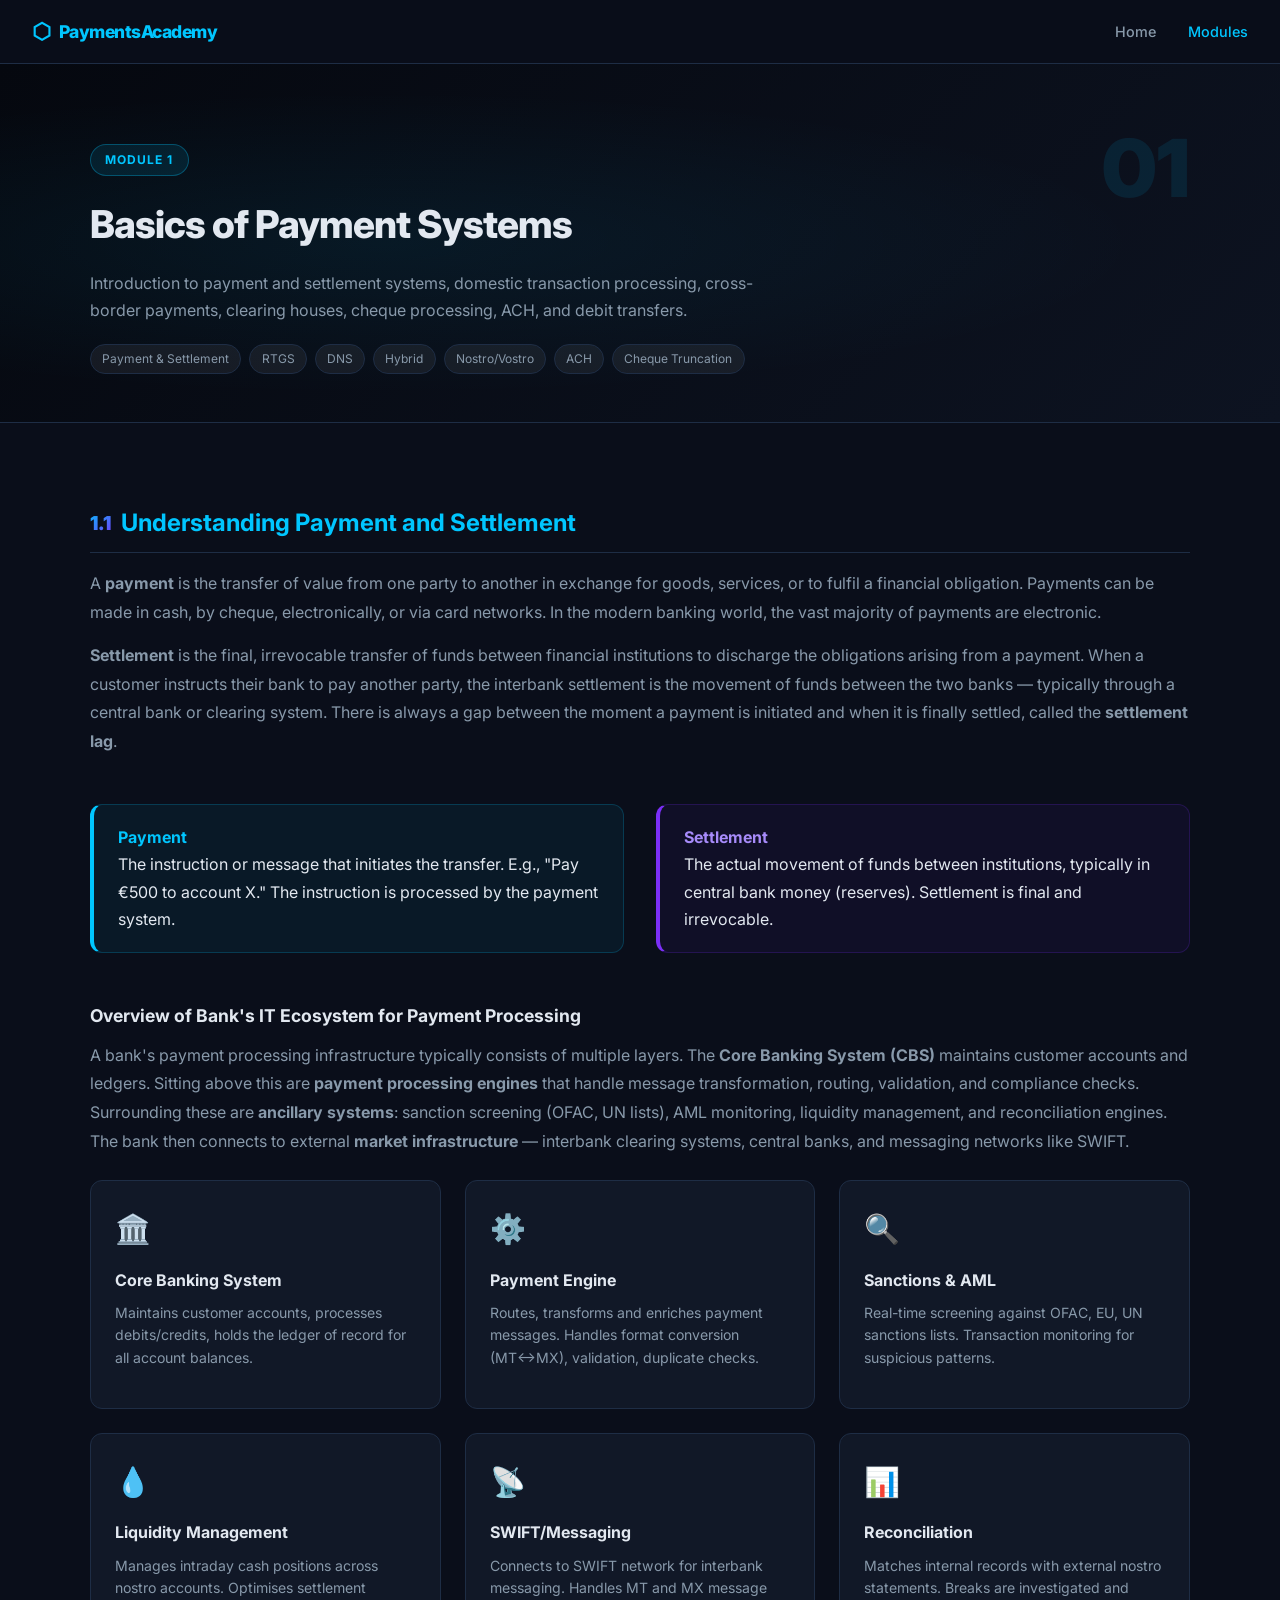
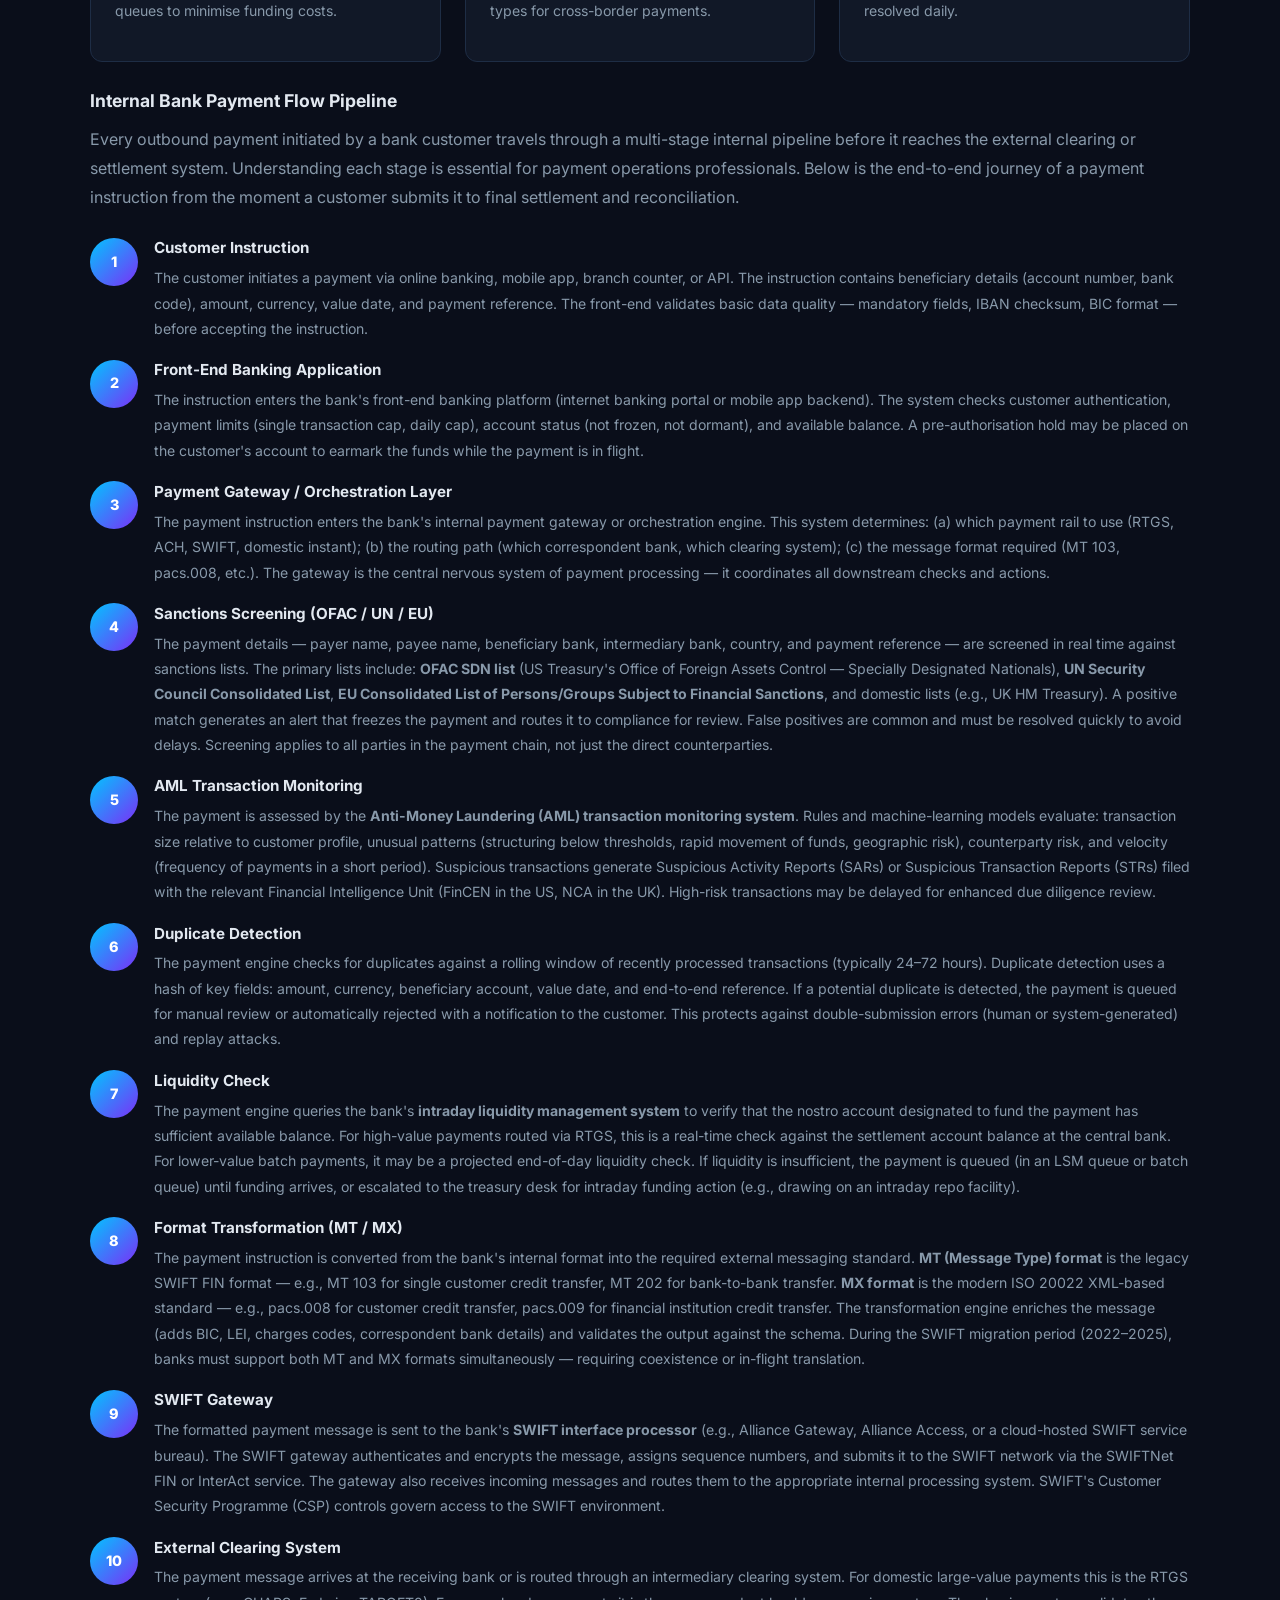
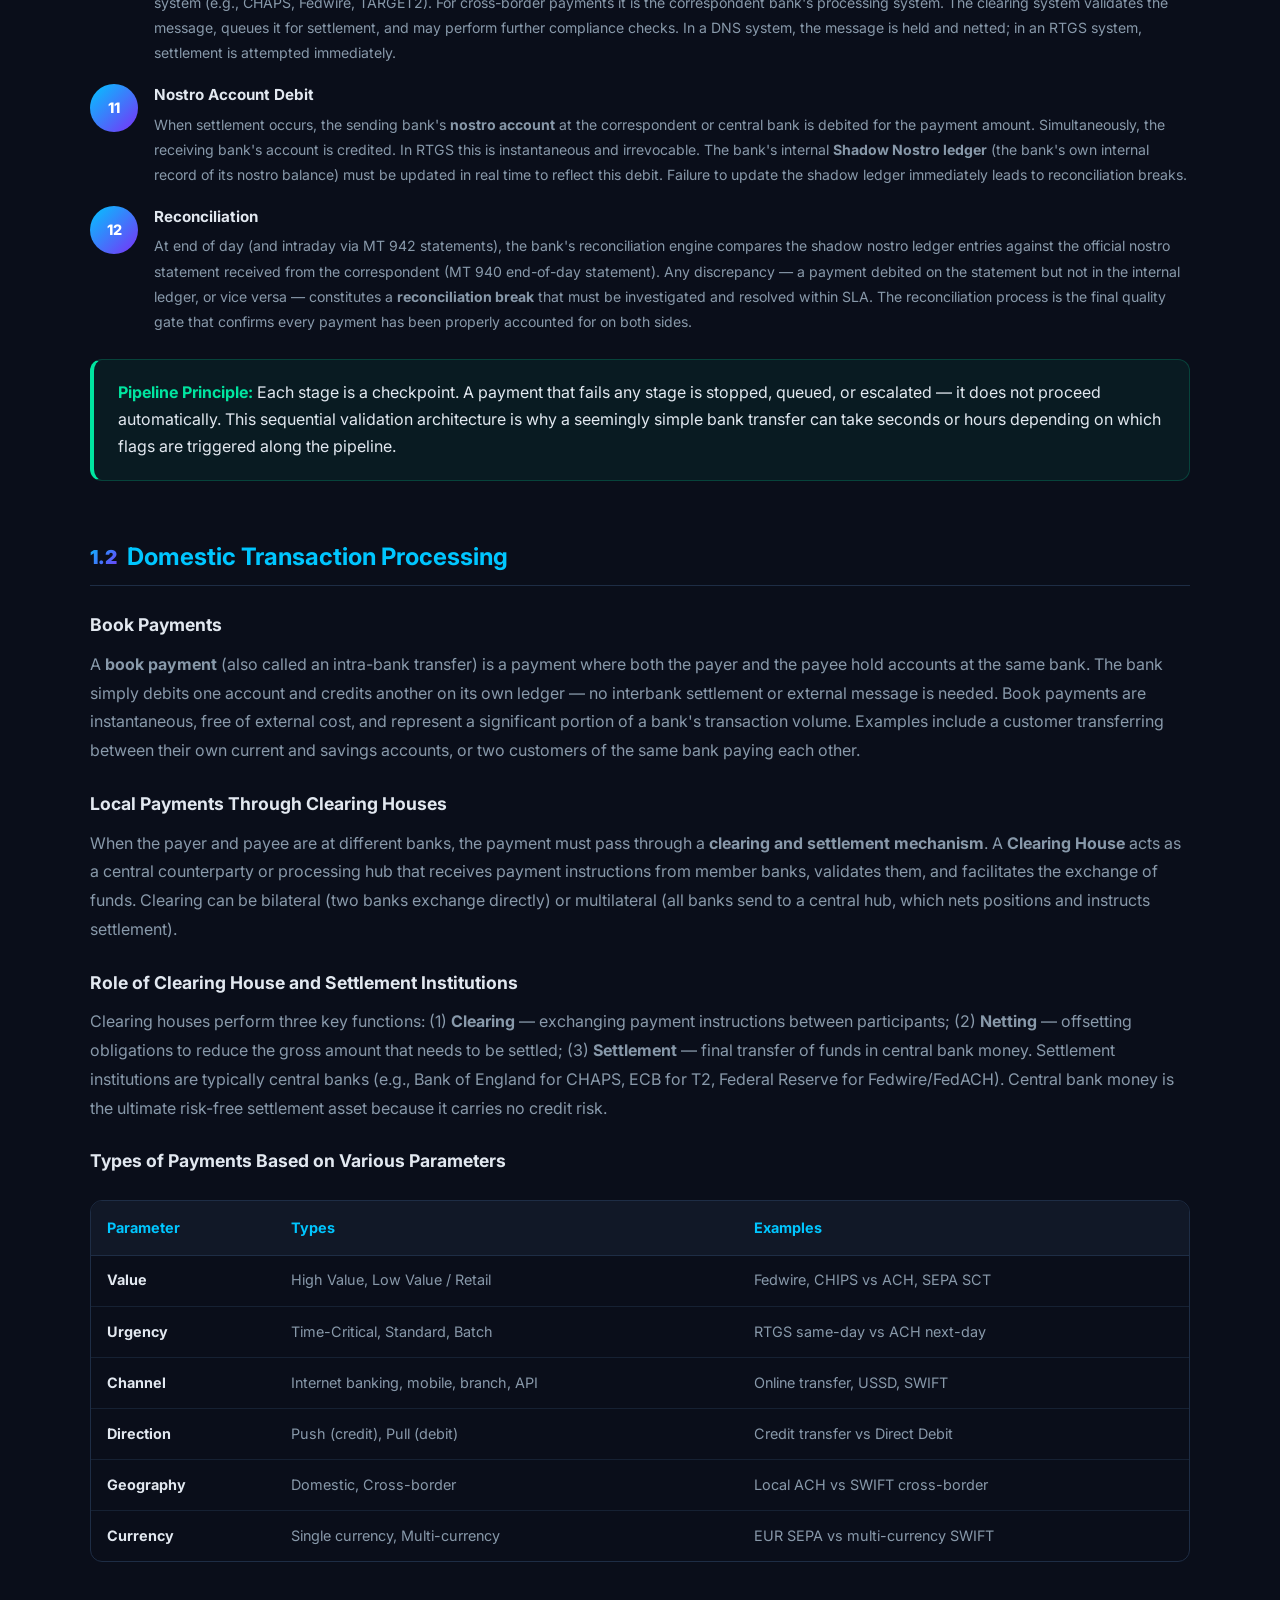
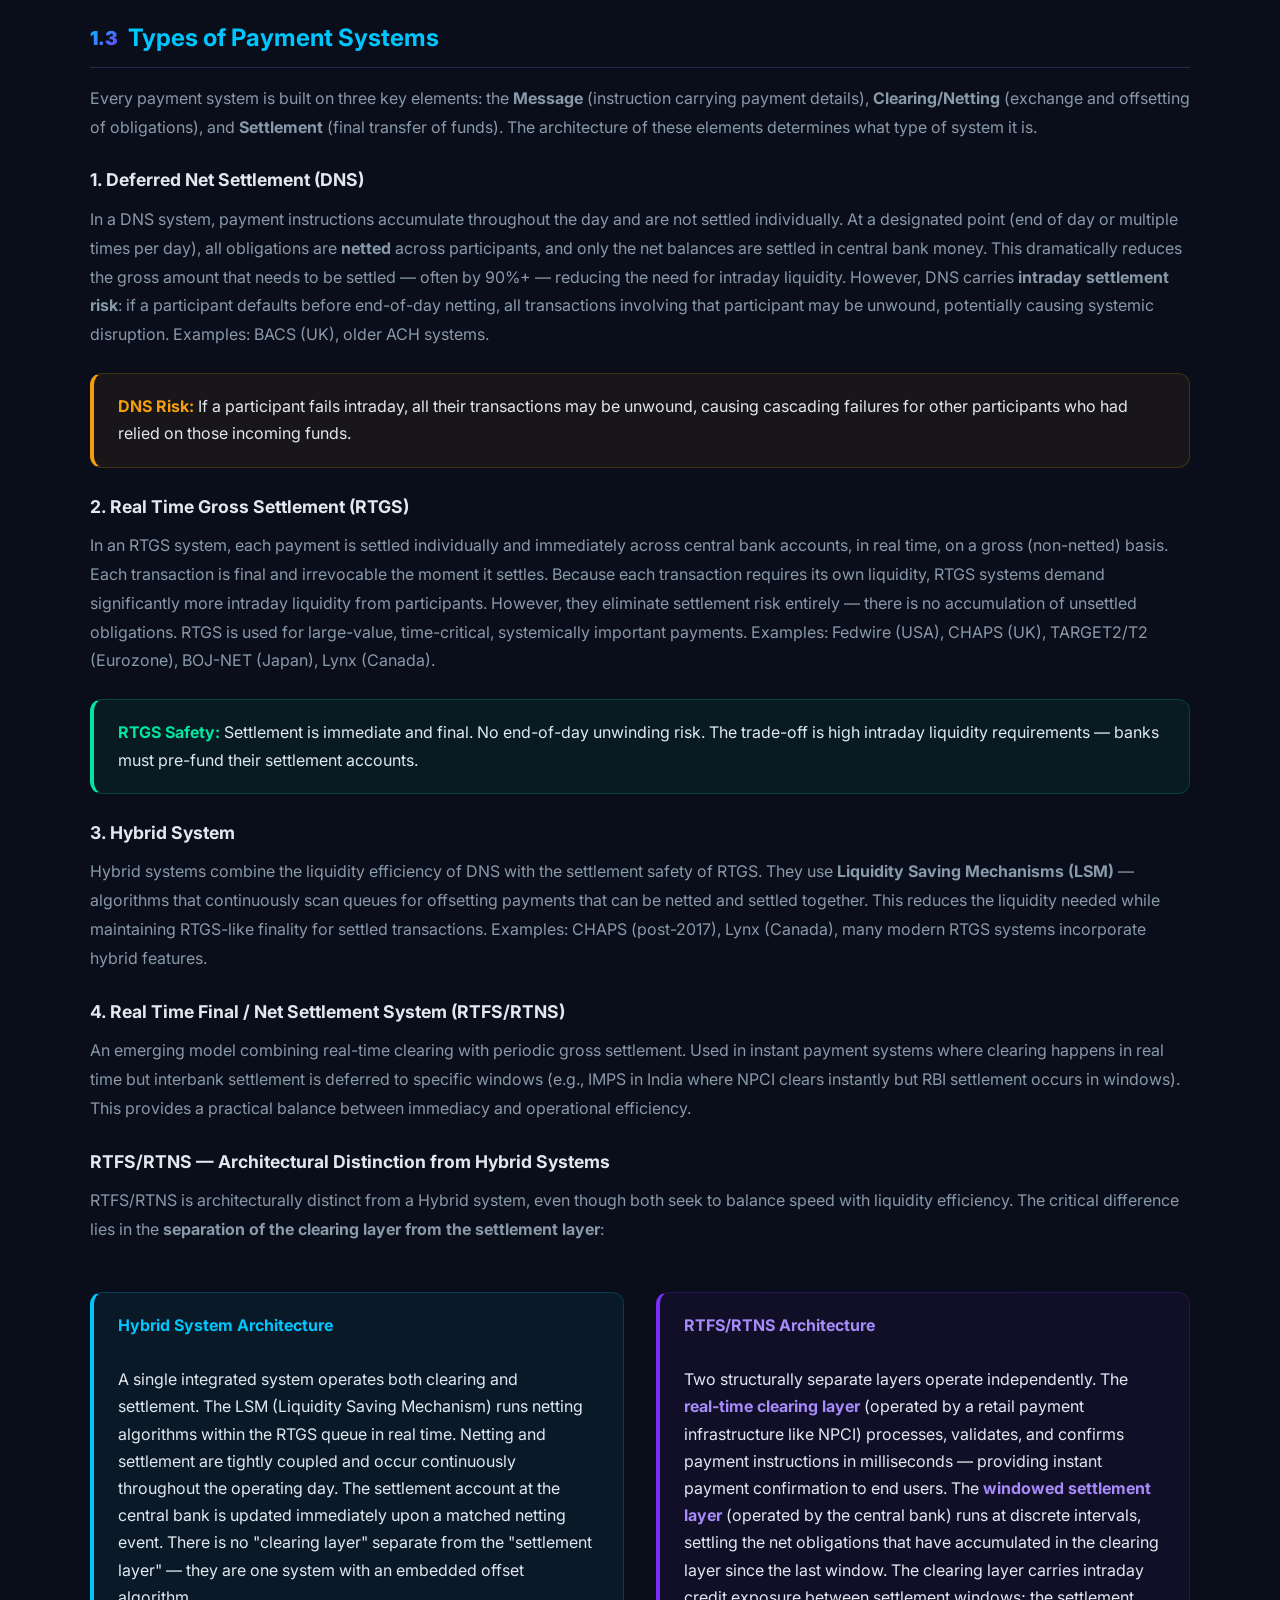
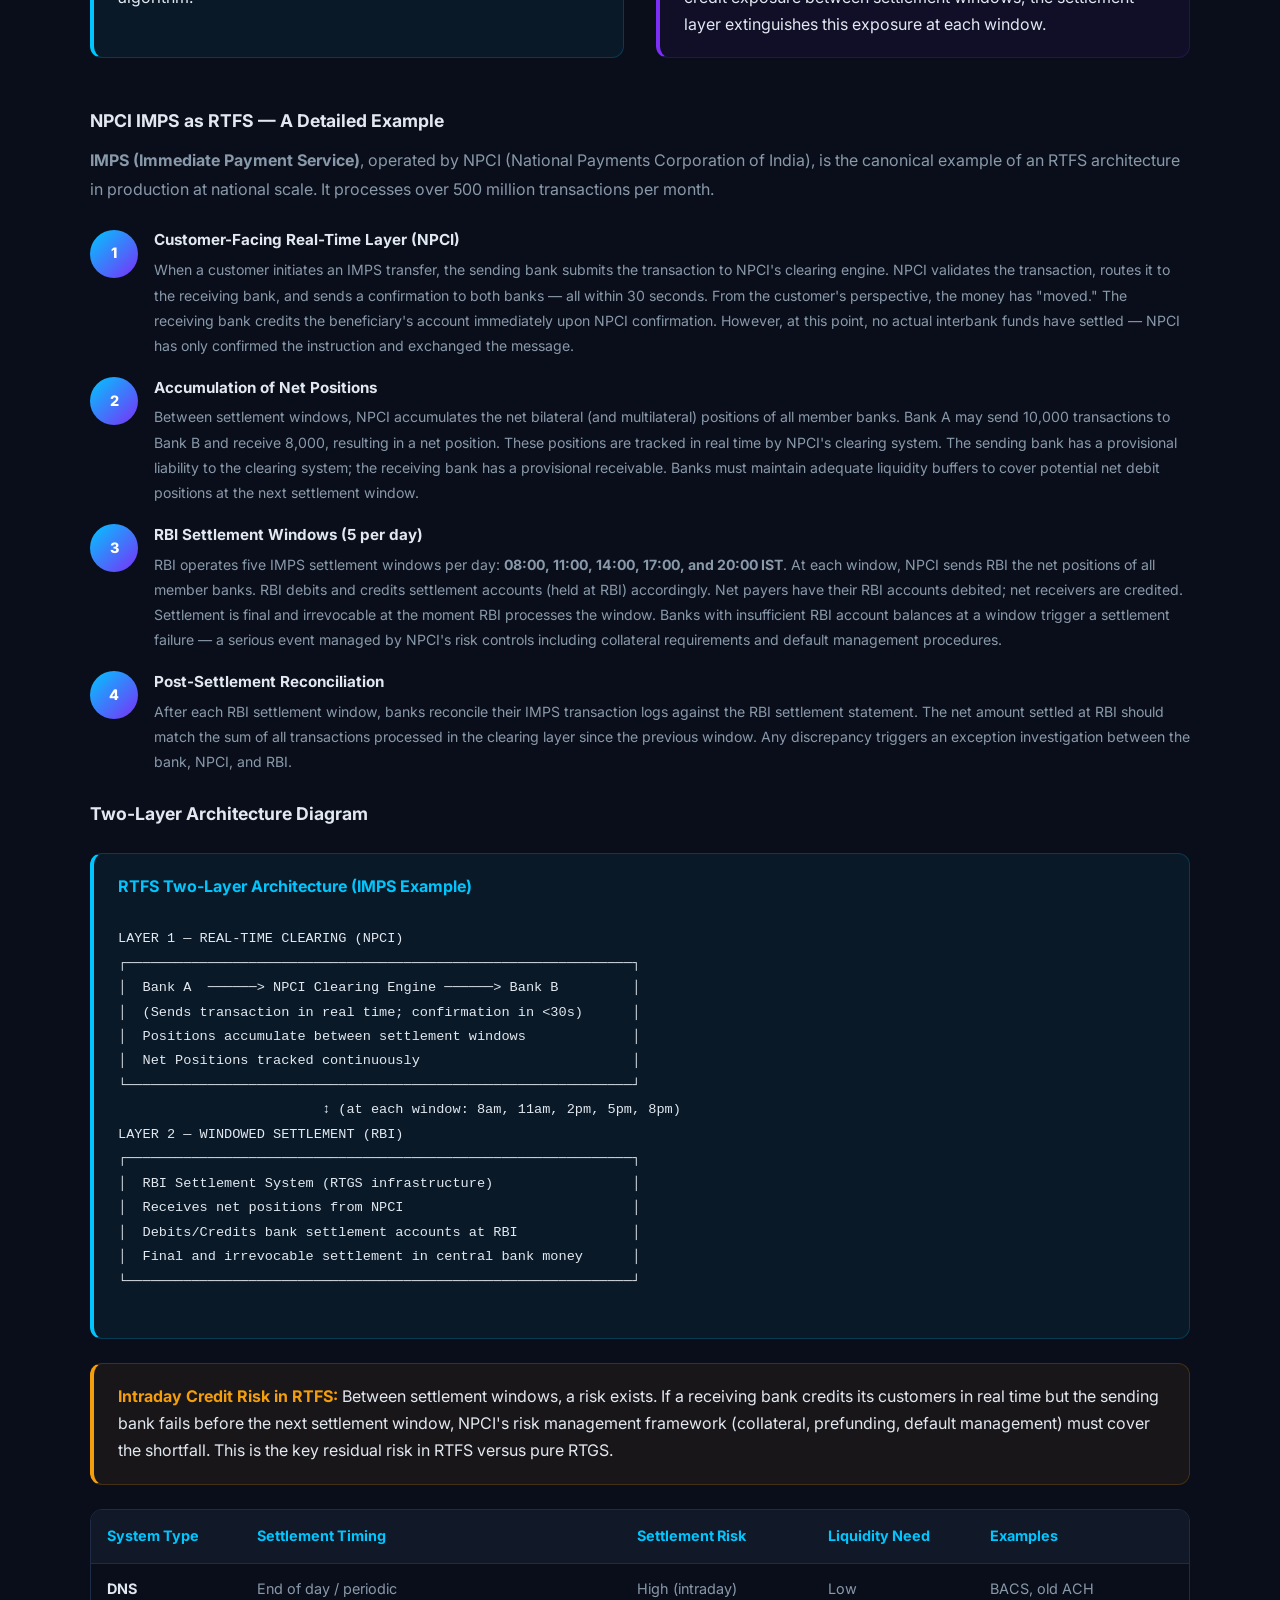
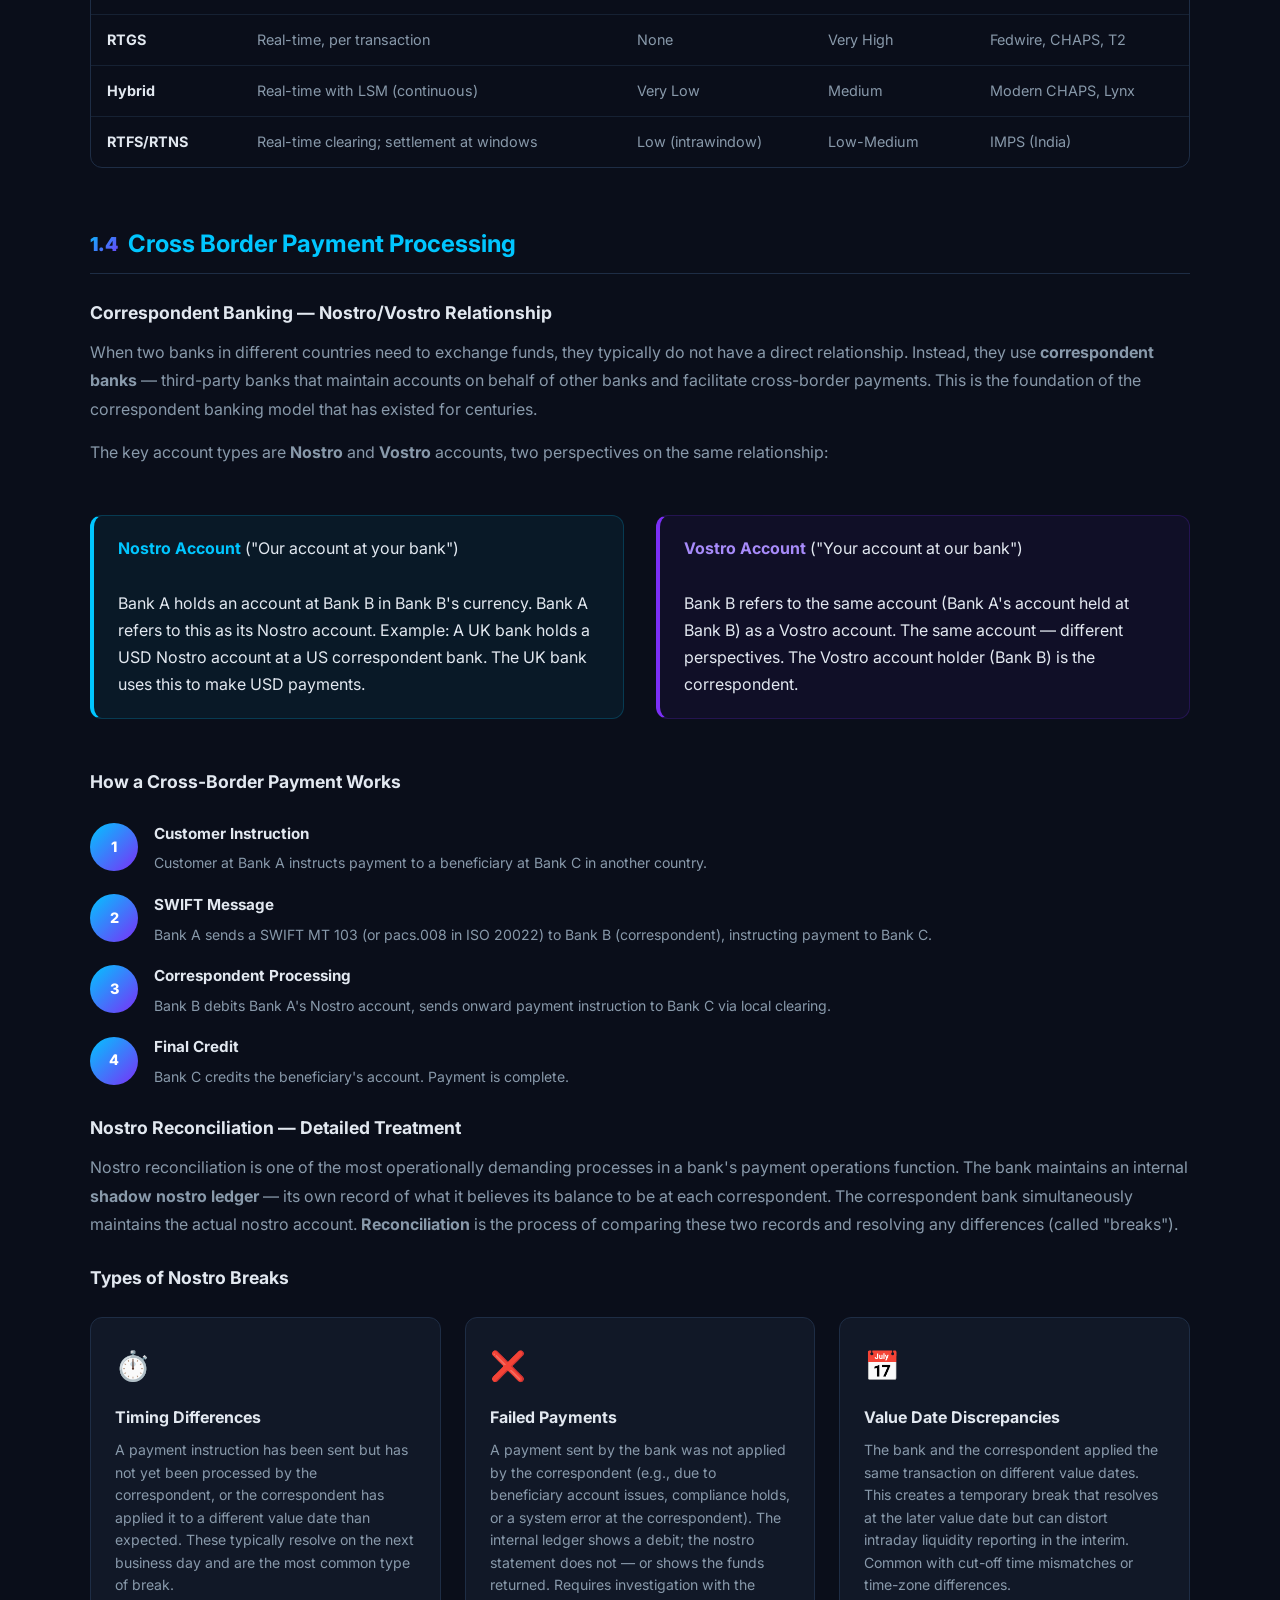
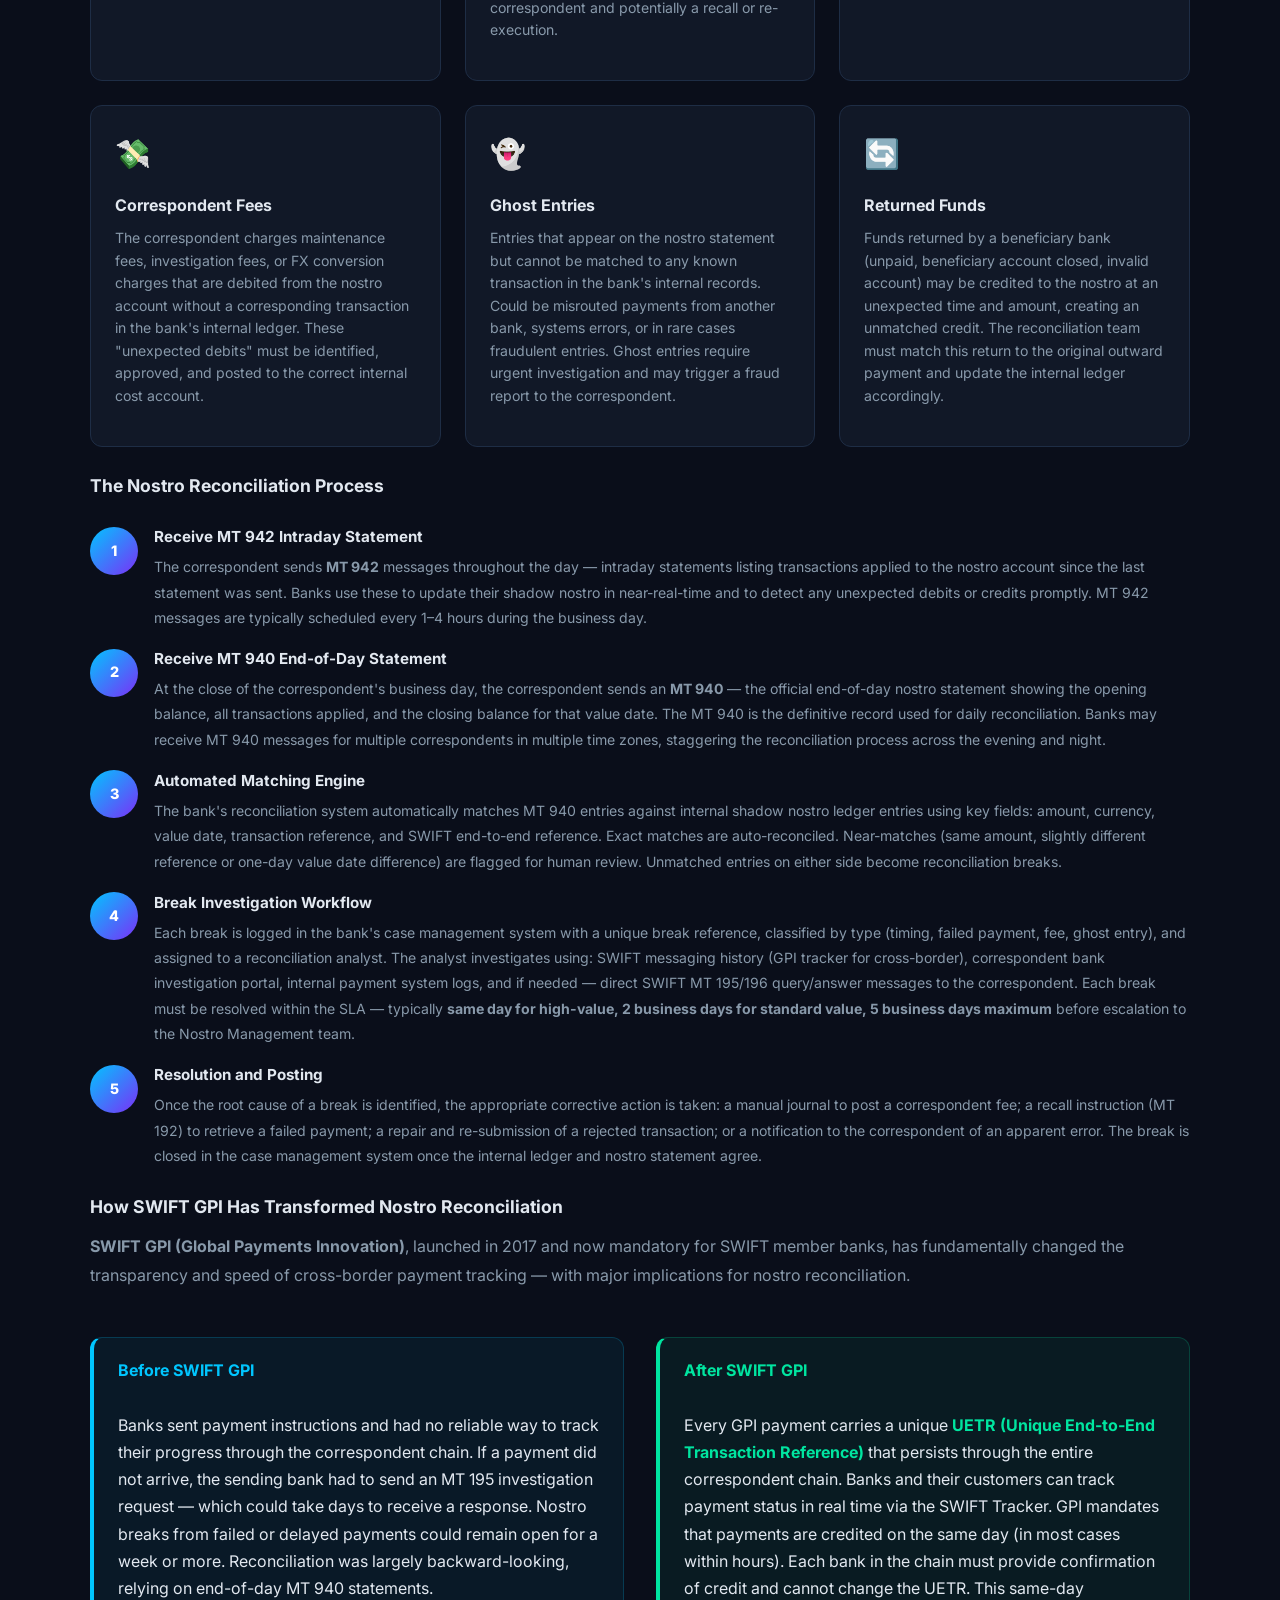
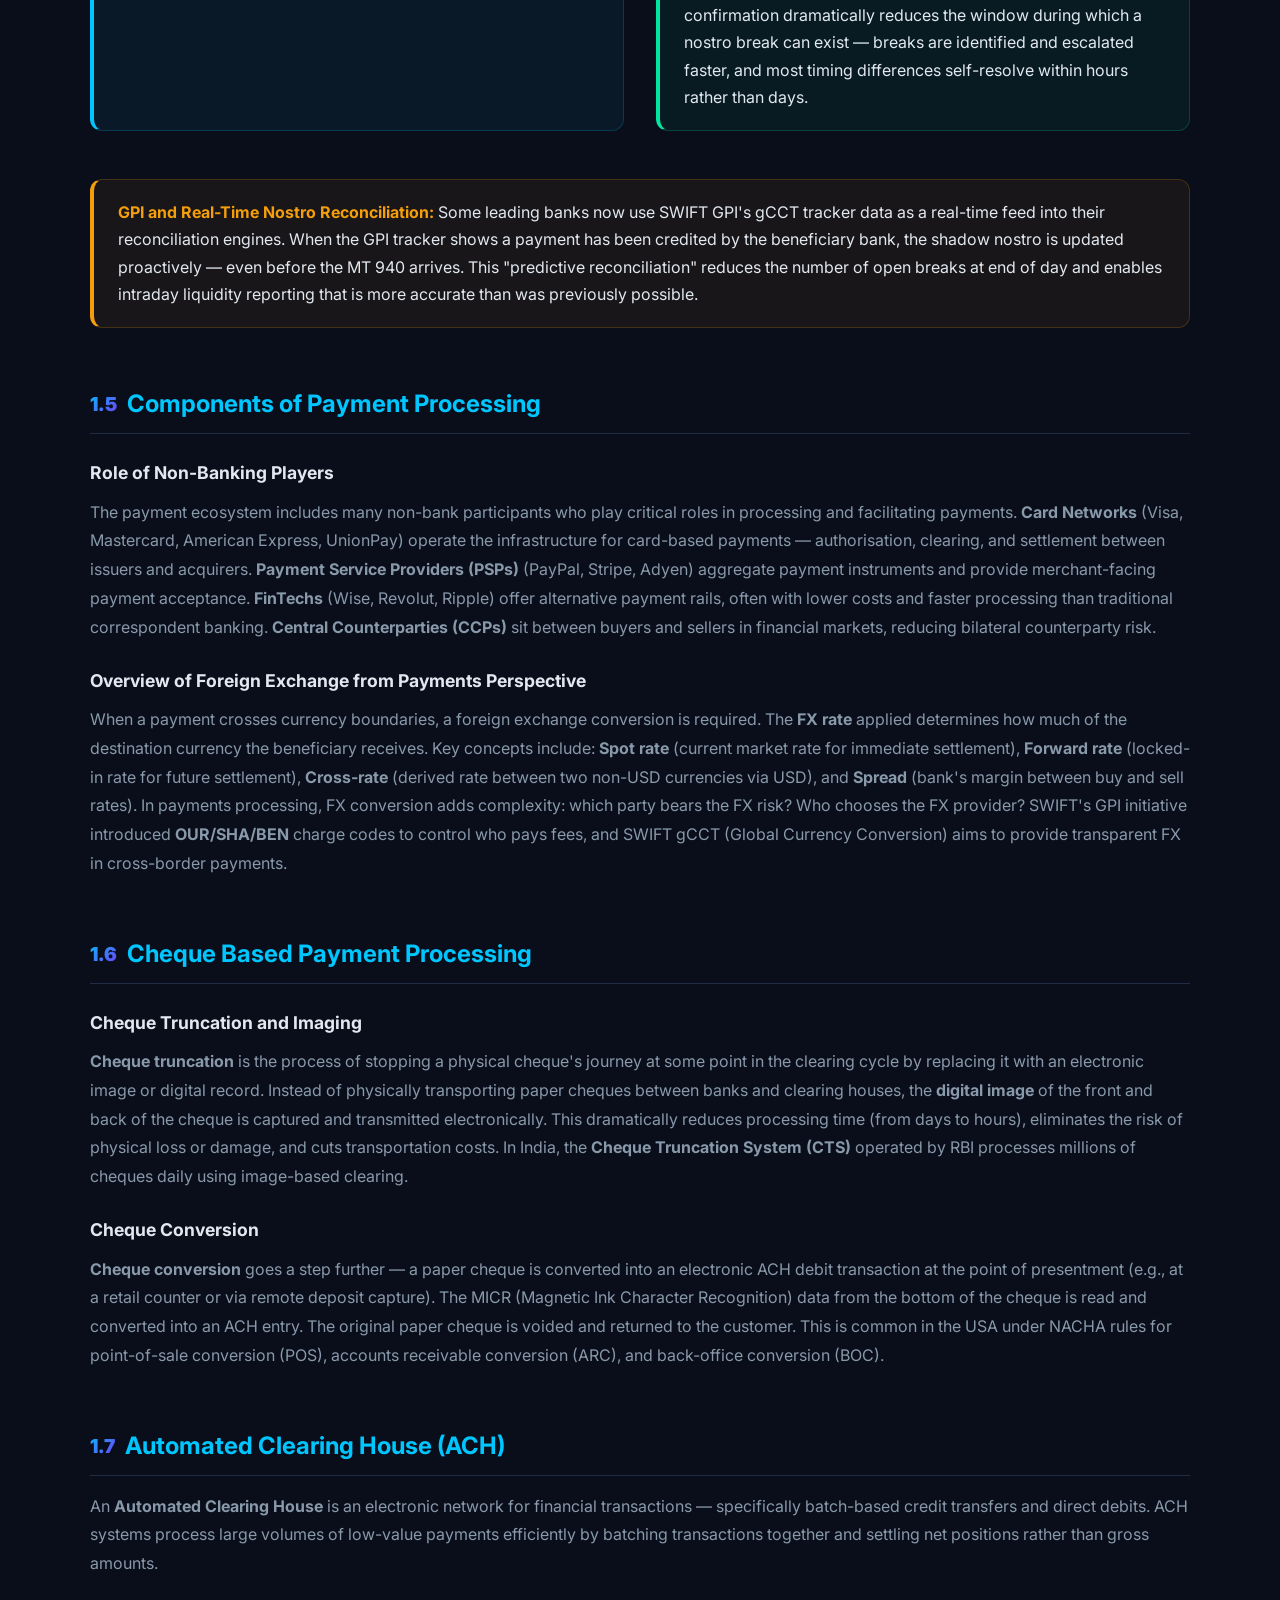
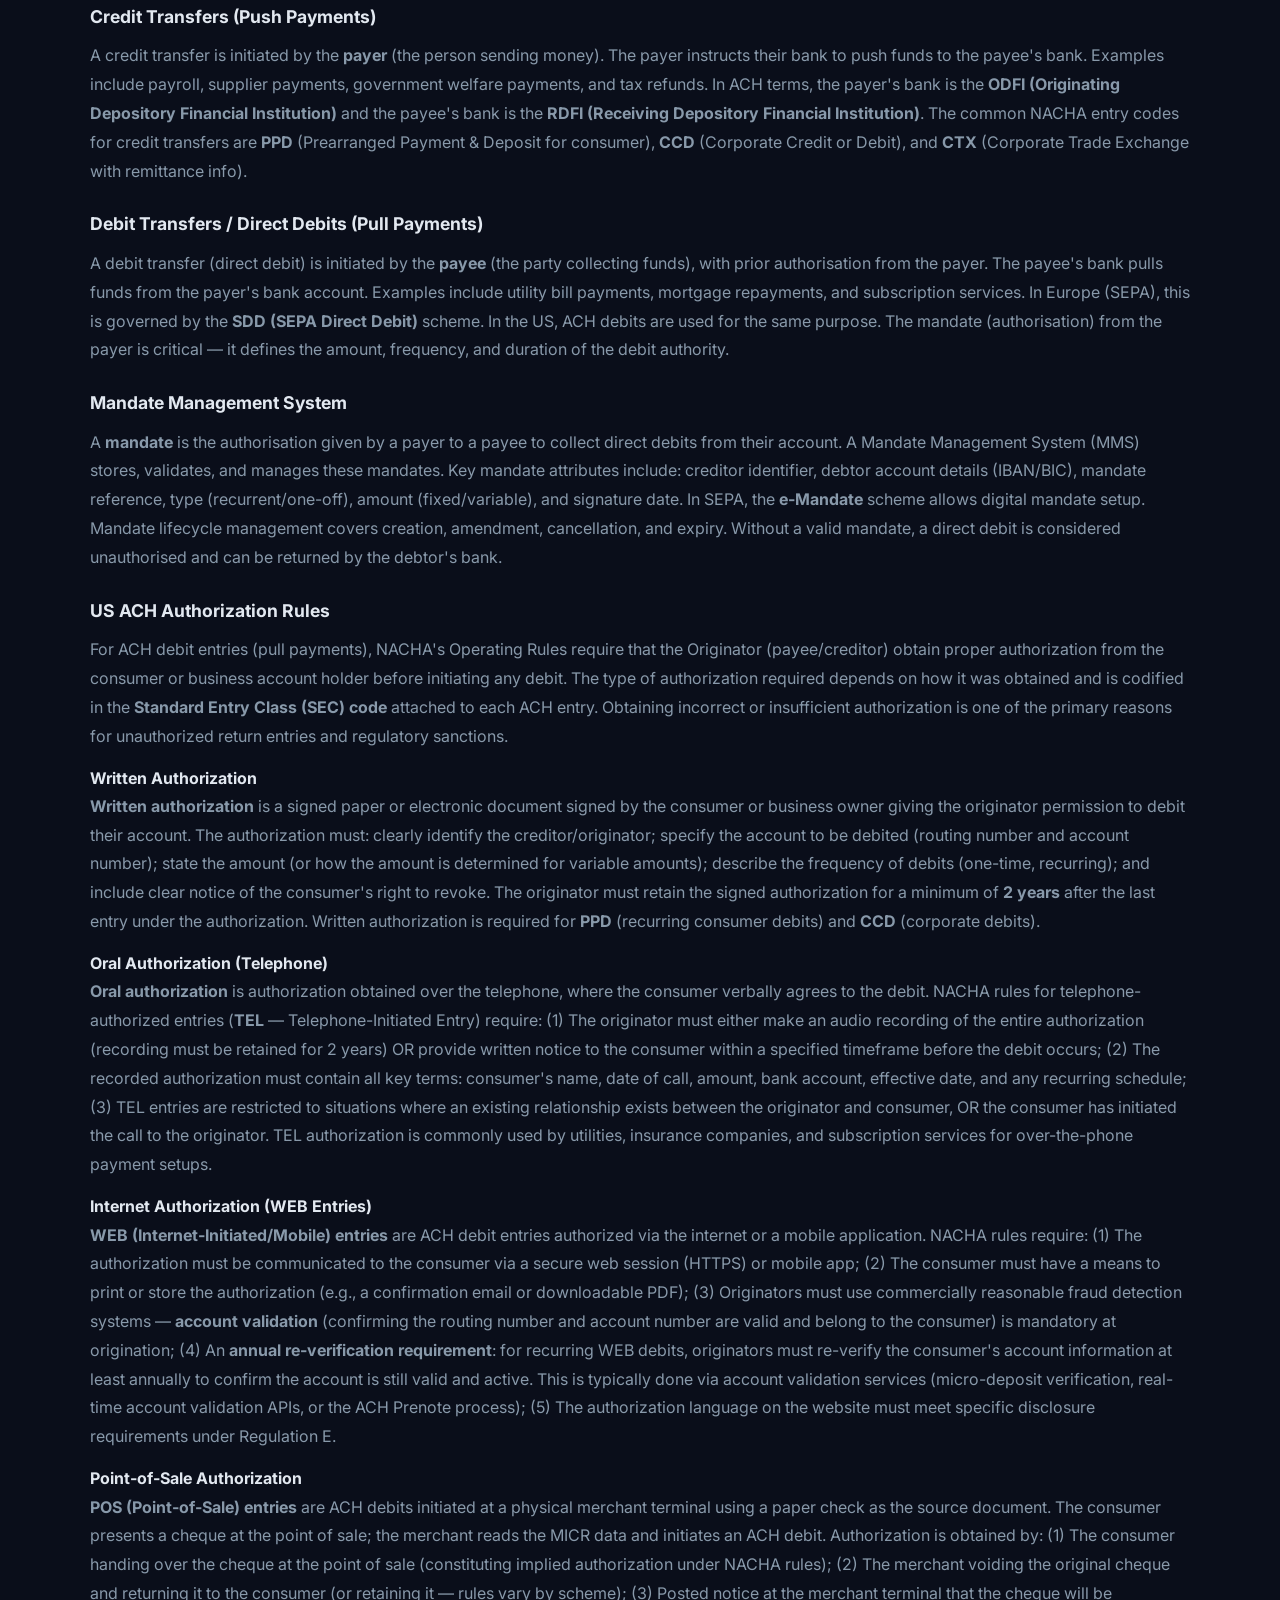
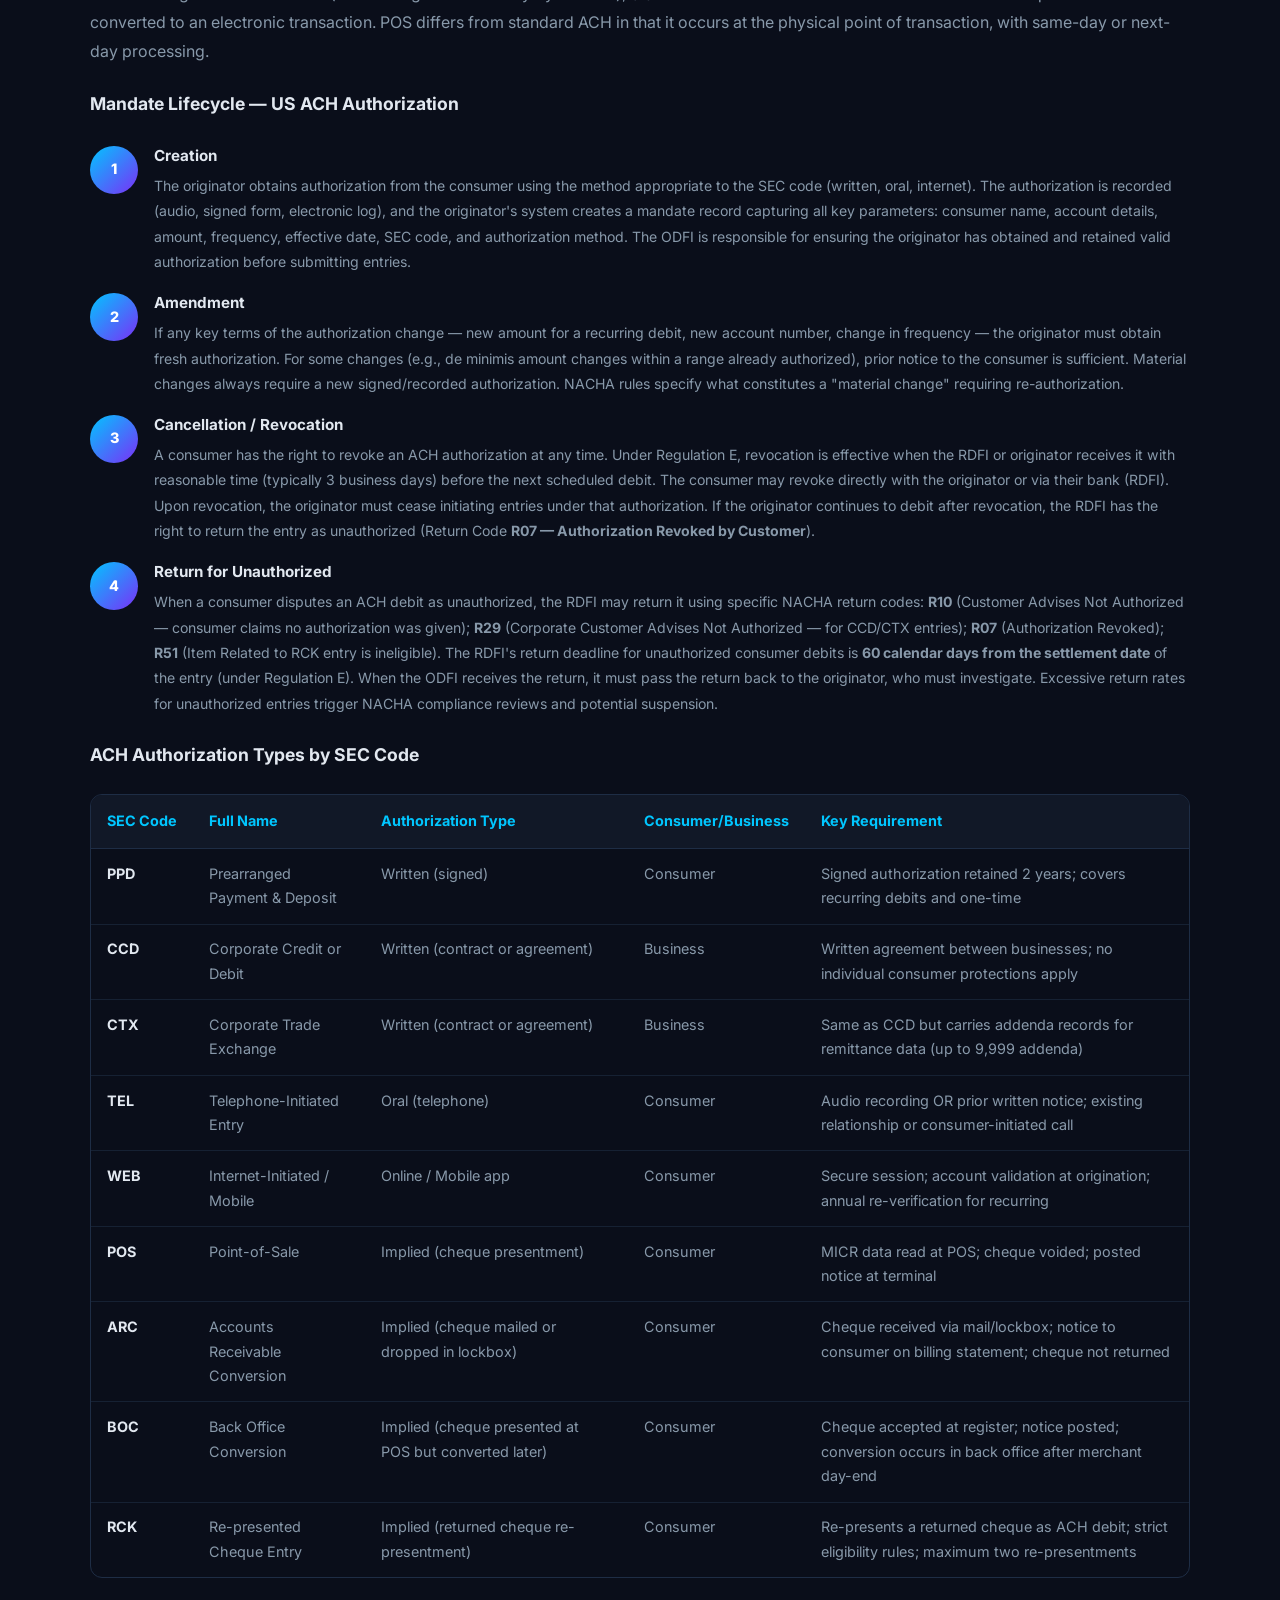
==== commit 422b5545: "Add deep content expansions to modules 1, 4, and 6 - Module 1: Added Nostro reconciliation deep-dive" ====
--- a/module1.html
+++ b/module1.html
@@ -30,7 +30,7 @@
 <section class="section">
   <div class="container">
 
-    <!-- 1 -->
+    <!-- 1.1 -->
     <div class="topic-section fade-in">
       <h2><span class="t-num">1.1</span> Understanding Payment and Settlement</h2>
       <p>A <strong>payment</strong> is the transfer of value from one party to another in exchange for goods, services, or to fulfil a financial obligation. Payments can be made in cash, by cheque, electronically, or via card networks. In the modern banking world, the vast majority of payments are electronic.</p>
@@ -53,6 +53,24 @@
         <div class="info-card"><div class="ic-icon">📡</div><h4>SWIFT/Messaging</h4><p>Connects to SWIFT network for interbank messaging. Handles MT and MX message types for cross-border payments.</p></div>
         <div class="info-card"><div class="ic-icon">📊</div><h4>Reconciliation</h4><p>Matches internal records with external nostro statements. Breaks are investigated and resolved daily.</p></div>
       </div>
+
+      <h3>Internal Bank Payment Flow Pipeline</h3>
+      <p>Every outbound payment initiated by a bank customer travels through a multi-stage internal pipeline before it reaches the external clearing or settlement system. Understanding each stage is essential for payment operations professionals. Below is the end-to-end journey of a payment instruction from the moment a customer submits it to final settlement and reconciliation.</p>
+      <div class="flow-steps">
+        <div class="flow-step"><div class="step-num">1</div><div class="step-body"><h4>Customer Instruction</h4><p>The customer initiates a payment via online banking, mobile app, branch counter, or API. The instruction contains beneficiary details (account number, bank code), amount, currency, value date, and payment reference. The front-end validates basic data quality — mandatory fields, IBAN checksum, BIC format — before accepting the instruction.</p></div></div>
+        <div class="flow-step"><div class="step-num">2</div><div class="step-body"><h4>Front-End Banking Application</h4><p>The instruction enters the bank's front-end banking platform (internet banking portal or mobile app backend). The system checks customer authentication, payment limits (single transaction cap, daily cap), account status (not frozen, not dormant), and available balance. A pre-authorisation hold may be placed on the customer's account to earmark the funds while the payment is in flight.</p></div></div>
+        <div class="flow-step"><div class="step-num">3</div><div class="step-body"><h4>Payment Gateway / Orchestration Layer</h4><p>The payment instruction enters the bank's internal payment gateway or orchestration engine. This system determines: (a) which payment rail to use (RTGS, ACH, SWIFT, domestic instant); (b) the routing path (which correspondent bank, which clearing system); (c) the message format required (MT 103, pacs.008, etc.). The gateway is the central nervous system of payment processing — it coordinates all downstream checks and actions.</p></div></div>
+        <div class="flow-step"><div class="step-num">4</div><div class="step-body"><h4>Sanctions Screening (OFAC / UN / EU)</h4><p>The payment details — payer name, payee name, beneficiary bank, intermediary bank, country, and payment reference — are screened in real time against sanctions lists. The primary lists include: <strong>OFAC SDN list</strong> (US Treasury's Office of Foreign Assets Control — Specially Designated Nationals), <strong>UN Security Council Consolidated List</strong>, <strong>EU Consolidated List of Persons/Groups Subject to Financial Sanctions</strong>, and domestic lists (e.g., UK HM Treasury). A positive match generates an alert that freezes the payment and routes it to compliance for review. False positives are common and must be resolved quickly to avoid delays. Screening applies to all parties in the payment chain, not just the direct counterparties.</p></div></div>
+        <div class="flow-step"><div class="step-num">5</div><div class="step-body"><h4>AML Transaction Monitoring</h4><p>The payment is assessed by the <strong>Anti-Money Laundering (AML) transaction monitoring system</strong>. Rules and machine-learning models evaluate: transaction size relative to customer profile, unusual patterns (structuring below thresholds, rapid movement of funds, geographic risk), counterparty risk, and velocity (frequency of payments in a short period). Suspicious transactions generate Suspicious Activity Reports (SARs) or Suspicious Transaction Reports (STRs) filed with the relevant Financial Intelligence Unit (FinCEN in the US, NCA in the UK). High-risk transactions may be delayed for enhanced due diligence review.</p></div></div>
+        <div class="flow-step"><div class="step-num">6</div><div class="step-body"><h4>Duplicate Detection</h4><p>The payment engine checks for duplicates against a rolling window of recently processed transactions (typically 24–72 hours). Duplicate detection uses a hash of key fields: amount, currency, beneficiary account, value date, and end-to-end reference. If a potential duplicate is detected, the payment is queued for manual review or automatically rejected with a notification to the customer. This protects against double-submission errors (human or system-generated) and replay attacks.</p></div></div>
+        <div class="flow-step"><div class="step-num">7</div><div class="step-body"><h4>Liquidity Check</h4><p>The payment engine queries the bank's <strong>intraday liquidity management system</strong> to verify that the nostro account designated to fund the payment has sufficient available balance. For high-value payments routed via RTGS, this is a real-time check against the settlement account balance at the central bank. For lower-value batch payments, it may be a projected end-of-day liquidity check. If liquidity is insufficient, the payment is queued (in an LSM queue or batch queue) until funding arrives, or escalated to the treasury desk for intraday funding action (e.g., drawing on an intraday repo facility).</p></div></div>
+        <div class="flow-step"><div class="step-num">8</div><div class="step-body"><h4>Format Transformation (MT / MX)</h4><p>The payment instruction is converted from the bank's internal format into the required external messaging standard. <strong>MT (Message Type) format</strong> is the legacy SWIFT FIN format — e.g., MT 103 for single customer credit transfer, MT 202 for bank-to-bank transfer. <strong>MX format</strong> is the modern ISO 20022 XML-based standard — e.g., pacs.008 for customer credit transfer, pacs.009 for financial institution credit transfer. The transformation engine enriches the message (adds BIC, LEI, charges codes, correspondent bank details) and validates the output against the schema. During the SWIFT migration period (2022–2025), banks must support both MT and MX formats simultaneously — requiring coexistence or in-flight translation.</p></div></div>
+        <div class="flow-step"><div class="step-num">9</div><div class="step-body"><h4>SWIFT Gateway</h4><p>The formatted payment message is sent to the bank's <strong>SWIFT interface processor</strong> (e.g., Alliance Gateway, Alliance Access, or a cloud-hosted SWIFT service bureau). The SWIFT gateway authenticates and encrypts the message, assigns sequence numbers, and submits it to the SWIFT network via the SWIFTNet FIN or InterAct service. The gateway also receives incoming messages and routes them to the appropriate internal processing system. SWIFT's Customer Security Programme (CSP) controls govern access to the SWIFT environment.</p></div></div>
+        <div class="flow-step"><div class="step-num">10</div><div class="step-body"><h4>External Clearing System</h4><p>The payment message arrives at the receiving bank or is routed through an intermediary clearing system. For domestic large-value payments this is the RTGS system (e.g., CHAPS, Fedwire, TARGET2). For cross-border payments it is the correspondent bank's processing system. The clearing system validates the message, queues it for settlement, and may perform further compliance checks. In a DNS system, the message is held and netted; in an RTGS system, settlement is attempted immediately.</p></div></div>
+        <div class="flow-step"><div class="step-num">11</div><div class="step-body"><h4>Nostro Account Debit</h4><p>When settlement occurs, the sending bank's <strong>nostro account</strong> at the correspondent or central bank is debited for the payment amount. Simultaneously, the receiving bank's account is credited. In RTGS this is instantaneous and irrevocable. The bank's internal <strong>Shadow Nostro ledger</strong> (the bank's own internal record of its nostro balance) must be updated in real time to reflect this debit. Failure to update the shadow ledger immediately leads to reconciliation breaks.</p></div></div>
+        <div class="flow-step"><div class="step-num">12</div><div class="step-body"><h4>Reconciliation</h4><p>At end of day (and intraday via MT 942 statements), the bank's reconciliation engine compares the shadow nostro ledger entries against the official nostro statement received from the correspondent (MT 940 end-of-day statement). Any discrepancy — a payment debited on the statement but not in the internal ledger, or vice versa — constitutes a <strong>reconciliation break</strong> that must be investigated and resolved within SLA. The reconciliation process is the final quality gate that confirms every payment has been properly accounted for on both sides.</p></div></div>
+      </div>
+      <div class="highlight-box green"><strong>Pipeline Principle:</strong> Each stage is a checkpoint. A payment that fails any stage is stopped, queued, or escalated — it does not proceed automatically. This sequential validation architecture is why a seemingly simple bank transfer can take seconds or hours depending on which flags are triggered along the pipeline.</div>
     </div>
 
     <!-- 1.2 -->
@@ -99,14 +117,60 @@
       <h3>4. Real Time Final / Net Settlement System (RTFS/RTNS)</h3>
       <p>An emerging model combining real-time clearing with periodic gross settlement. Used in instant payment systems where clearing happens in real time but interbank settlement is deferred to specific windows (e.g., IMPS in India where NPCI clears instantly but RBI settlement occurs in windows). This provides a practical balance between immediacy and operational efficiency.</p>
 
+      <h3>RTFS/RTNS — Architectural Distinction from Hybrid Systems</h3>
+      <p>RTFS/RTNS is architecturally distinct from a Hybrid system, even though both seek to balance speed with liquidity efficiency. The critical difference lies in the <strong>separation of the clearing layer from the settlement layer</strong>:</p>
+      <div class="two-col">
+        <div class="highlight-box">
+          <strong>Hybrid System Architecture</strong><br/><br/>
+          A single integrated system operates both clearing and settlement. The LSM (Liquidity Saving Mechanism) runs netting algorithms within the RTGS queue in real time. Netting and settlement are tightly coupled and occur continuously throughout the operating day. The settlement account at the central bank is updated immediately upon a matched netting event. There is no "clearing layer" separate from the "settlement layer" — they are one system with an embedded offset algorithm.
+        </div>
+        <div class="highlight-box purple">
+          <strong>RTFS/RTNS Architecture</strong><br/><br/>
+          Two structurally separate layers operate independently. The <strong>real-time clearing layer</strong> (operated by a retail payment infrastructure like NPCI) processes, validates, and confirms payment instructions in milliseconds — providing instant payment confirmation to end users. The <strong>windowed settlement layer</strong> (operated by the central bank) runs at discrete intervals, settling the net obligations that have accumulated in the clearing layer since the last window. The clearing layer carries intraday credit exposure between settlement windows; the settlement layer extinguishes this exposure at each window.
+        </div>
+      </div>
+
+      <h3>NPCI IMPS as RTFS — A Detailed Example</h3>
+      <p><strong>IMPS (Immediate Payment Service)</strong>, operated by NPCI (National Payments Corporation of India), is the canonical example of an RTFS architecture in production at national scale. It processes over 500 million transactions per month.</p>
+      <div class="flow-steps">
+        <div class="flow-step"><div class="step-num">1</div><div class="step-body"><h4>Customer-Facing Real-Time Layer (NPCI)</h4><p>When a customer initiates an IMPS transfer, the sending bank submits the transaction to NPCI's clearing engine. NPCI validates the transaction, routes it to the receiving bank, and sends a confirmation to both banks — all within 30 seconds. From the customer's perspective, the money has "moved." The receiving bank credits the beneficiary's account immediately upon NPCI confirmation. However, at this point, no actual interbank funds have settled — NPCI has only confirmed the instruction and exchanged the message.</p></div></div>
+        <div class="flow-step"><div class="step-num">2</div><div class="step-body"><h4>Accumulation of Net Positions</h4><p>Between settlement windows, NPCI accumulates the net bilateral (and multilateral) positions of all member banks. Bank A may send 10,000 transactions to Bank B and receive 8,000, resulting in a net position. These positions are tracked in real time by NPCI's clearing system. The sending bank has a provisional liability to the clearing system; the receiving bank has a provisional receivable. Banks must maintain adequate liquidity buffers to cover potential net debit positions at the next settlement window.</p></div></div>
+        <div class="flow-step"><div class="step-num">3</div><div class="step-body"><h4>RBI Settlement Windows (5 per day)</h4><p>RBI operates five IMPS settlement windows per day: <strong>08:00, 11:00, 14:00, 17:00, and 20:00 IST</strong>. At each window, NPCI sends RBI the net positions of all member banks. RBI debits and credits settlement accounts (held at RBI) accordingly. Net payers have their RBI accounts debited; net receivers are credited. Settlement is final and irrevocable at the moment RBI processes the window. Banks with insufficient RBI account balances at a window trigger a settlement failure — a serious event managed by NPCI's risk controls including collateral requirements and default management procedures.</p></div></div>
+        <div class="flow-step"><div class="step-num">4</div><div class="step-body"><h4>Post-Settlement Reconciliation</h4><p>After each RBI settlement window, banks reconcile their IMPS transaction logs against the RBI settlement statement. The net amount settled at RBI should match the sum of all transactions processed in the clearing layer since the previous window. Any discrepancy triggers an exception investigation between the bank, NPCI, and RBI.</p></div></div>
+      </div>
+
+      <h3>Two-Layer Architecture Diagram</h3>
+      <div class="highlight-box">
+        <strong>RTFS Two-Layer Architecture (IMPS Example)</strong>
+        <br/><br/>
+        <pre style="font-family: monospace; font-size: 0.85em; line-height: 1.8; white-space: pre-wrap;">
+LAYER 1 — REAL-TIME CLEARING (NPCI)
+┌──────────────────────────────────────────────────────────────┐
+│  Bank A  ──────&gt; NPCI Clearing Engine ──────&gt; Bank B         │
+│  (Sends transaction in real time; confirmation in &lt;30s)      │
+│  Positions accumulate between settlement windows             │
+│  Net Positions tracked continuously                          │
+└──────────────────────────────────────────────────────────────┘
+                         ↕ (at each window: 8am, 11am, 2pm, 5pm, 8pm)
+LAYER 2 — WINDOWED SETTLEMENT (RBI)
+┌──────────────────────────────────────────────────────────────┐
+│  RBI Settlement System (RTGS infrastructure)                 │
+│  Receives net positions from NPCI                            │
+│  Debits/Credits bank settlement accounts at RBI              │
+│  Final and irrevocable settlement in central bank money      │
+└──────────────────────────────────────────────────────────────┘
+        </pre>
+      </div>
+      <div class="highlight-box gold"><strong>Intraday Credit Risk in RTFS:</strong> Between settlement windows, a risk exists. If a receiving bank credits its customers in real time but the sending bank fails before the next settlement window, NPCI's risk management framework (collateral, prefunding, default management) must cover the shortfall. This is the key residual risk in RTFS versus pure RTGS.</div>
+
       <div class="table-wrap">
         <table>
           <thead><tr><th>System Type</th><th>Settlement Timing</th><th>Settlement Risk</th><th>Liquidity Need</th><th>Examples</th></tr></thead>
           <tbody>
             <tr><td><strong>DNS</strong></td><td>End of day / periodic</td><td>High (intraday)</td><td>Low</td><td>BACS, old ACH</td></tr>
             <tr><td><strong>RTGS</strong></td><td>Real-time, per transaction</td><td>None</td><td>Very High</td><td>Fedwire, CHAPS, T2</td></tr>
-            <tr><td><strong>Hybrid</strong></td><td>Real-time with LSM</td><td>Very Low</td><td>Medium</td><td>Modern CHAPS, Lynx</td></tr>
-            <tr><td><strong>RTFS/RTNS</strong></td><td>Real-time clearing, periodic settlement</td><td>Low</td><td>Low-Medium</td><td>IMPS (India)</td></tr>
+            <tr><td><strong>Hybrid</strong></td><td>Real-time with LSM (continuous)</td><td>Very Low</td><td>Medium</td><td>Modern CHAPS, Lynx</td></tr>
+            <tr><td><strong>RTFS/RTNS</strong></td><td>Real-time clearing; settlement at windows</td><td>Low (intrawindow)</td><td>Low-Medium</td><td>IMPS (India)</td></tr>
           </tbody>
         </table>
       </div>
@@ -135,8 +199,42 @@
         <div class="flow-step"><div class="step-num">3</div><div class="step-body"><h4>Correspondent Processing</h4><p>Bank B debits Bank A's Nostro account, sends onward payment instruction to Bank C via local clearing.</p></div></div>
         <div class="flow-step"><div class="step-num">4</div><div class="step-body"><h4>Final Credit</h4><p>Bank C credits the beneficiary's account. Payment is complete.</p></div></div>
       </div>
-      <h3>Nostro Reconciliation</h3>
-      <p>A major operational challenge in correspondent banking is <strong>Nostro reconciliation</strong> — matching internal records of the Nostro account (what the bank thinks its balance is) against the external statement from the correspondent (what the correspondent says the balance is). Breaks arise from timing differences, failed payments, unexpected debits (correspondent fees, investigations), and value date discrepancies. Real-time Nostro reconciliation is increasingly important, driven by SWIFT GPI which provides real-time tracking of cross-border payments and same-day confirmation of credit.</p>
+
+      <h3>Nostro Reconciliation — Detailed Treatment</h3>
+      <p>Nostro reconciliation is one of the most operationally demanding processes in a bank's payment operations function. The bank maintains an internal <strong>shadow nostro ledger</strong> — its own record of what it believes its balance to be at each correspondent. The correspondent bank simultaneously maintains the actual nostro account. <strong>Reconciliation</strong> is the process of comparing these two records and resolving any differences (called "breaks").</p>
+
+      <h3>Types of Nostro Breaks</h3>
+      <div class="cards-grid">
+        <div class="info-card"><div class="ic-icon">⏱️</div><h4>Timing Differences</h4><p>A payment instruction has been sent but has not yet been processed by the correspondent, or the correspondent has applied it to a different value date than expected. These typically resolve on the next business day and are the most common type of break.</p></div>
+        <div class="info-card"><div class="ic-icon">❌</div><h4>Failed Payments</h4><p>A payment sent by the bank was not applied by the correspondent (e.g., due to beneficiary account issues, compliance holds, or a system error at the correspondent). The internal ledger shows a debit; the nostro statement does not — or shows the funds returned. Requires investigation with the correspondent and potentially a recall or re-execution.</p></div>
+        <div class="info-card"><div class="ic-icon">📅</div><h4>Value Date Discrepancies</h4><p>The bank and the correspondent applied the same transaction on different value dates. This creates a temporary break that resolves at the later value date but can distort intraday liquidity reporting in the interim. Common with cut-off time mismatches or time-zone differences.</p></div>
+        <div class="info-card"><div class="ic-icon">💸</div><h4>Correspondent Fees</h4><p>The correspondent charges maintenance fees, investigation fees, or FX conversion charges that are debited from the nostro account without a corresponding transaction in the bank's internal ledger. These "unexpected debits" must be identified, approved, and posted to the correct internal cost account.</p></div>
+        <div class="info-card"><div class="ic-icon">👻</div><h4>Ghost Entries</h4><p>Entries that appear on the nostro statement but cannot be matched to any known transaction in the bank's internal records. Could be misrouted payments from another bank, systems errors, or in rare cases fraudulent entries. Ghost entries require urgent investigation and may trigger a fraud report to the correspondent.</p></div>
+        <div class="info-card"><div class="ic-icon">🔄</div><h4>Returned Funds</h4><p>Funds returned by a beneficiary bank (unpaid, beneficiary account closed, invalid account) may be credited to the nostro at an unexpected time and amount, creating an unmatched credit. The reconciliation team must match this return to the original outward payment and update the internal ledger accordingly.</p></div>
+      </div>
+
+      <h3>The Nostro Reconciliation Process</h3>
+      <div class="flow-steps">
+        <div class="flow-step"><div class="step-num">1</div><div class="step-body"><h4>Receive MT 942 Intraday Statement</h4><p>The correspondent sends <strong>MT 942</strong> messages throughout the day — intraday statements listing transactions applied to the nostro account since the last statement was sent. Banks use these to update their shadow nostro in near-real-time and to detect any unexpected debits or credits promptly. MT 942 messages are typically scheduled every 1–4 hours during the business day.</p></div></div>
+        <div class="flow-step"><div class="step-num">2</div><div class="step-body"><h4>Receive MT 940 End-of-Day Statement</h4><p>At the close of the correspondent's business day, the correspondent sends an <strong>MT 940</strong> — the official end-of-day nostro statement showing the opening balance, all transactions applied, and the closing balance for that value date. The MT 940 is the definitive record used for daily reconciliation. Banks may receive MT 940 messages for multiple correspondents in multiple time zones, staggering the reconciliation process across the evening and night.</p></div></div>
+        <div class="flow-step"><div class="step-num">3</div><div class="step-body"><h4>Automated Matching Engine</h4><p>The bank's reconciliation system automatically matches MT 940 entries against internal shadow nostro ledger entries using key fields: amount, currency, value date, transaction reference, and SWIFT end-to-end reference. Exact matches are auto-reconciled. Near-matches (same amount, slightly different reference or one-day value date difference) are flagged for human review. Unmatched entries on either side become reconciliation breaks.</p></div></div>
+        <div class="flow-step"><div class="step-num">4</div><div class="step-body"><h4>Break Investigation Workflow</h4><p>Each break is logged in the bank's case management system with a unique break reference, classified by type (timing, failed payment, fee, ghost entry), and assigned to a reconciliation analyst. The analyst investigates using: SWIFT messaging history (GPI tracker for cross-border), correspondent bank investigation portal, internal payment system logs, and if needed — direct SWIFT MT 195/196 query/answer messages to the correspondent. Each break must be resolved within the SLA — typically <strong>same day for high-value, 2 business days for standard value, 5 business days maximum</strong> before escalation to the Nostro Management team.</p></div></div>
+        <div class="flow-step"><div class="step-num">5</div><div class="step-body"><h4>Resolution and Posting</h4><p>Once the root cause of a break is identified, the appropriate corrective action is taken: a manual journal to post a correspondent fee; a recall instruction (MT 192) to retrieve a failed payment; a repair and re-submission of a rejected transaction; or a notification to the correspondent of an apparent error. The break is closed in the case management system once the internal ledger and nostro statement agree.</p></div></div>
+      </div>
+
+      <h3>How SWIFT GPI Has Transformed Nostro Reconciliation</h3>
+      <p><strong>SWIFT GPI (Global Payments Innovation)</strong>, launched in 2017 and now mandatory for SWIFT member banks, has fundamentally changed the transparency and speed of cross-border payment tracking — with major implications for nostro reconciliation.</p>
+      <div class="two-col">
+        <div class="highlight-box">
+          <strong>Before SWIFT GPI</strong><br/><br/>
+          Banks sent payment instructions and had no reliable way to track their progress through the correspondent chain. If a payment did not arrive, the sending bank had to send an MT 195 investigation request — which could take days to receive a response. Nostro breaks from failed or delayed payments could remain open for a week or more. Reconciliation was largely backward-looking, relying on end-of-day MT 940 statements.
+        </div>
+        <div class="highlight-box green">
+          <strong>After SWIFT GPI</strong><br/><br/>
+          Every GPI payment carries a unique <strong>UETR (Unique End-to-End Transaction Reference)</strong> that persists through the entire correspondent chain. Banks and their customers can track payment status in real time via the SWIFT Tracker. GPI mandates that payments are credited on the same day (in most cases within hours). Each bank in the chain must provide confirmation of credit and cannot change the UETR. This same-day confirmation dramatically reduces the window during which a nostro break can exist — breaks are identified and escalated faster, and most timing differences self-resolve within hours rather than days.
+        </div>
+      </div>
+      <div class="highlight-box gold"><strong>GPI and Real-Time Nostro Reconciliation:</strong> Some leading banks now use SWIFT GPI's gCCT tracker data as a real-time feed into their reconciliation engines. When the GPI tracker shows a payment has been credited by the beneficiary bank, the shadow nostro is updated proactively — even before the MT 940 arrives. This "predictive reconciliation" reduces the number of open breaks at end of day and enables intraday liquidity reporting that is more accurate than was previously possible.</div>
     </div>
 
     <!-- 1.5 -->
@@ -167,6 +265,61 @@
       <p>A debit transfer (direct debit) is initiated by the <strong>payee</strong> (the party collecting funds), with prior authorisation from the payer. The payee's bank pulls funds from the payer's bank account. Examples include utility bill payments, mortgage repayments, and subscription services. In Europe (SEPA), this is governed by the <strong>SDD (SEPA Direct Debit)</strong> scheme. In the US, ACH debits are used for the same purpose. The mandate (authorisation) from the payer is critical — it defines the amount, frequency, and duration of the debit authority.</p>
       <h3>Mandate Management System</h3>
       <p>A <strong>mandate</strong> is the authorisation given by a payer to a payee to collect direct debits from their account. A Mandate Management System (MMS) stores, validates, and manages these mandates. Key mandate attributes include: creditor identifier, debtor account details (IBAN/BIC), mandate reference, type (recurrent/one-off), amount (fixed/variable), and signature date. In SEPA, the <strong>e-Mandate</strong> scheme allows digital mandate setup. Mandate lifecycle management covers creation, amendment, cancellation, and expiry. Without a valid mandate, a direct debit is considered unauthorised and can be returned by the debtor's bank.</p>
+
+      <h3>US ACH Authorization Rules</h3>
+      <p>For ACH debit entries (pull payments), NACHA's Operating Rules require that the Originator (payee/creditor) obtain proper authorization from the consumer or business account holder before initiating any debit. The type of authorization required depends on how it was obtained and is codified in the <strong>Standard Entry Class (SEC) code</strong> attached to each ACH entry. Obtaining incorrect or insufficient authorization is one of the primary reasons for unauthorized return entries and regulatory sanctions.</p>
+
+      <h4>Written Authorization</h4>
+      <p><strong>Written authorization</strong> is a signed paper or electronic document signed by the consumer or business owner giving the originator permission to debit their account. The authorization must: clearly identify the creditor/originator; specify the account to be debited (routing number and account number); state the amount (or how the amount is determined for variable amounts); describe the frequency of debits (one-time, recurring); and include clear notice of the consumer's right to revoke. The originator must retain the signed authorization for a minimum of <strong>2 years</strong> after the last entry under the authorization. Written authorization is required for <strong>PPD</strong> (recurring consumer debits) and <strong>CCD</strong> (corporate debits).</p>
+
+      <h4>Oral Authorization (Telephone)</h4>
+      <p><strong>Oral authorization</strong> is authorization obtained over the telephone, where the consumer verbally agrees to the debit. NACHA rules for telephone-authorized entries (<strong>TEL</strong> — Telephone-Initiated Entry) require:
+      (1) The originator must either make an audio recording of the entire authorization (recording must be retained for 2 years) OR provide written notice to the consumer within a specified timeframe before the debit occurs;
+      (2) The recorded authorization must contain all key terms: consumer's name, date of call, amount, bank account, effective date, and any recurring schedule;
+      (3) TEL entries are restricted to situations where an existing relationship exists between the originator and consumer, OR the consumer has initiated the call to the originator.
+      TEL authorization is commonly used by utilities, insurance companies, and subscription services for over-the-phone payment setups.</p>
+
+      <h4>Internet Authorization (WEB Entries)</h4>
+      <p><strong>WEB (Internet-Initiated/Mobile) entries</strong> are ACH debit entries authorized via the internet or a mobile application. NACHA rules require:
+      (1) The authorization must be communicated to the consumer via a secure web session (HTTPS) or mobile app;
+      (2) The consumer must have a means to print or store the authorization (e.g., a confirmation email or downloadable PDF);
+      (3) Originators must use commercially reasonable fraud detection systems — <strong>account validation</strong> (confirming the routing number and account number are valid and belong to the consumer) is mandatory at origination;
+      (4) An <strong>annual re-verification requirement</strong>: for recurring WEB debits, originators must re-verify the consumer's account information at least annually to confirm the account is still valid and active. This is typically done via account validation services (micro-deposit verification, real-time account validation APIs, or the ACH Prenote process);
+      (5) The authorization language on the website must meet specific disclosure requirements under Regulation E.</p>
+
+      <h4>Point-of-Sale Authorization</h4>
+      <p><strong>POS (Point-of-Sale) entries</strong> are ACH debits initiated at a physical merchant terminal using a paper check as the source document. The consumer presents a cheque at the point of sale; the merchant reads the MICR data and initiates an ACH debit. Authorization is obtained by:
+      (1) The consumer handing over the cheque at the point of sale (constituting implied authorization under NACHA rules);
+      (2) The merchant voiding the original cheque and returning it to the consumer (or retaining it — rules vary by scheme);
+      (3) Posted notice at the merchant terminal that the cheque will be converted to an electronic transaction.
+      POS differs from standard ACH in that it occurs at the physical point of transaction, with same-day or next-day processing.</p>
+
+      <h3>Mandate Lifecycle — US ACH Authorization</h3>
+      <div class="flow-steps">
+        <div class="flow-step"><div class="step-num">1</div><div class="step-body"><h4>Creation</h4><p>The originator obtains authorization from the consumer using the method appropriate to the SEC code (written, oral, internet). The authorization is recorded (audio, signed form, electronic log), and the originator's system creates a mandate record capturing all key parameters: consumer name, account details, amount, frequency, effective date, SEC code, and authorization method. The ODFI is responsible for ensuring the originator has obtained and retained valid authorization before submitting entries.</p></div></div>
+        <div class="flow-step"><div class="step-num">2</div><div class="step-body"><h4>Amendment</h4><p>If any key terms of the authorization change — new amount for a recurring debit, new account number, change in frequency — the originator must obtain fresh authorization. For some changes (e.g., de minimis amount changes within a range already authorized), prior notice to the consumer is sufficient. Material changes always require a new signed/recorded authorization. NACHA rules specify what constitutes a "material change" requiring re-authorization.</p></div></div>
+        <div class="flow-step"><div class="step-num">3</div><div class="step-body"><h4>Cancellation / Revocation</h4><p>A consumer has the right to revoke an ACH authorization at any time. Under Regulation E, revocation is effective when the RDFI or originator receives it with reasonable time (typically 3 business days) before the next scheduled debit. The consumer may revoke directly with the originator or via their bank (RDFI). Upon revocation, the originator must cease initiating entries under that authorization. If the originator continues to debit after revocation, the RDFI has the right to return the entry as unauthorized (Return Code <strong>R07 — Authorization Revoked by Customer</strong>).</p></div></div>
+        <div class="flow-step"><div class="step-num">4</div><div class="step-body"><h4>Return for Unauthorized</h4><p>When a consumer disputes an ACH debit as unauthorized, the RDFI may return it using specific NACHA return codes: <strong>R10</strong> (Customer Advises Not Authorized — consumer claims no authorization was given); <strong>R29</strong> (Corporate Customer Advises Not Authorized — for CCD/CTX entries); <strong>R07</strong> (Authorization Revoked); <strong>R51</strong> (Item Related to RCK entry is ineligible). The RDFI's return deadline for unauthorized consumer debits is <strong>60 calendar days from the settlement date</strong> of the entry (under Regulation E). When the ODFI receives the return, it must pass the return back to the originator, who must investigate. Excessive return rates for unauthorized entries trigger NACHA compliance reviews and potential suspension.</p></div></div>
+      </div>
+
+      <h3>ACH Authorization Types by SEC Code</h3>
+      <div class="table-wrap">
+        <table>
+          <thead><tr><th>SEC Code</th><th>Full Name</th><th>Authorization Type</th><th>Consumer/Business</th><th>Key Requirement</th></tr></thead>
+          <tbody>
+            <tr><td><strong>PPD</strong></td><td>Prearranged Payment &amp; Deposit</td><td>Written (signed)</td><td>Consumer</td><td>Signed authorization retained 2 years; covers recurring debits and one-time</td></tr>
+            <tr><td><strong>CCD</strong></td><td>Corporate Credit or Debit</td><td>Written (contract or agreement)</td><td>Business</td><td>Written agreement between businesses; no individual consumer protections apply</td></tr>
+            <tr><td><strong>CTX</strong></td><td>Corporate Trade Exchange</td><td>Written (contract or agreement)</td><td>Business</td><td>Same as CCD but carries addenda records for remittance data (up to 9,999 addenda)</td></tr>
+            <tr><td><strong>TEL</strong></td><td>Telephone-Initiated Entry</td><td>Oral (telephone)</td><td>Consumer</td><td>Audio recording OR prior written notice; existing relationship or consumer-initiated call</td></tr>
+            <tr><td><strong>WEB</strong></td><td>Internet-Initiated / Mobile</td><td>Online / Mobile app</td><td>Consumer</td><td>Secure session; account validation at origination; annual re-verification for recurring</td></tr>
+            <tr><td><strong>POS</strong></td><td>Point-of-Sale</td><td>Implied (cheque presentment)</td><td>Consumer</td><td>MICR data read at POS; cheque voided; posted notice at terminal</td></tr>
+            <tr><td><strong>ARC</strong></td><td>Accounts Receivable Conversion</td><td>Implied (cheque mailed or dropped in lockbox)</td><td>Consumer</td><td>Cheque received via mail/lockbox; notice to consumer on billing statement; cheque not returned</td></tr>
+            <tr><td><strong>BOC</strong></td><td>Back Office Conversion</td><td>Implied (cheque presented at POS but converted later)</td><td>Consumer</td><td>Cheque accepted at register; notice posted; conversion occurs in back office after merchant day-end</td></tr>
+            <tr><td><strong>RCK</strong></td><td>Re-presented Cheque Entry</td><td>Implied (returned cheque re-presentment)</td><td>Consumer</td><td>Re-presents a returned cheque as ACH debit; strict eligibility rules; maximum two re-presentments</td></tr>
+          </tbody>
+        </table>
+      </div>
+
       <div class="table-wrap">
         <table>
           <thead><tr><th>Feature</th><th>Credit Transfer</th><th>Direct Debit</th></tr></thead>
@@ -175,8 +328,8 @@
             <tr><td><strong>Authorisation</strong></td><td>Per-transaction</td><td>Mandate (standing authority)</td></tr>
             <tr><td><strong>Examples</strong></td><td>Payroll, supplier payments</td><td>Utility bills, subscriptions</td></tr>
             <tr><td><strong>SEPA scheme</strong></td><td>SCT / SCT Inst</td><td>SDD Core / SDD B2B</td></tr>
-            <tr><td><strong>US equivalent</strong></td><td>ACH Credit (PPD/CCD)</td><td>ACH Debit (PPD/CCD)</td></tr>
-            <tr><td><strong>Reversal window</strong></td><td>Up to 10 days</td><td>Up to 8 weeks (consumer)</td></tr>
+            <tr><td><strong>US equivalent</strong></td><td>ACH Credit (PPD/CCD)</td><td>ACH Debit (PPD/CCD/WEB/TEL)</td></tr>
+            <tr><td><strong>Reversal window</strong></td><td>Up to 10 days</td><td>Up to 8 weeks (consumer); 60 days for unauthorized</td></tr>
           </tbody>
         </table>
       </div>
